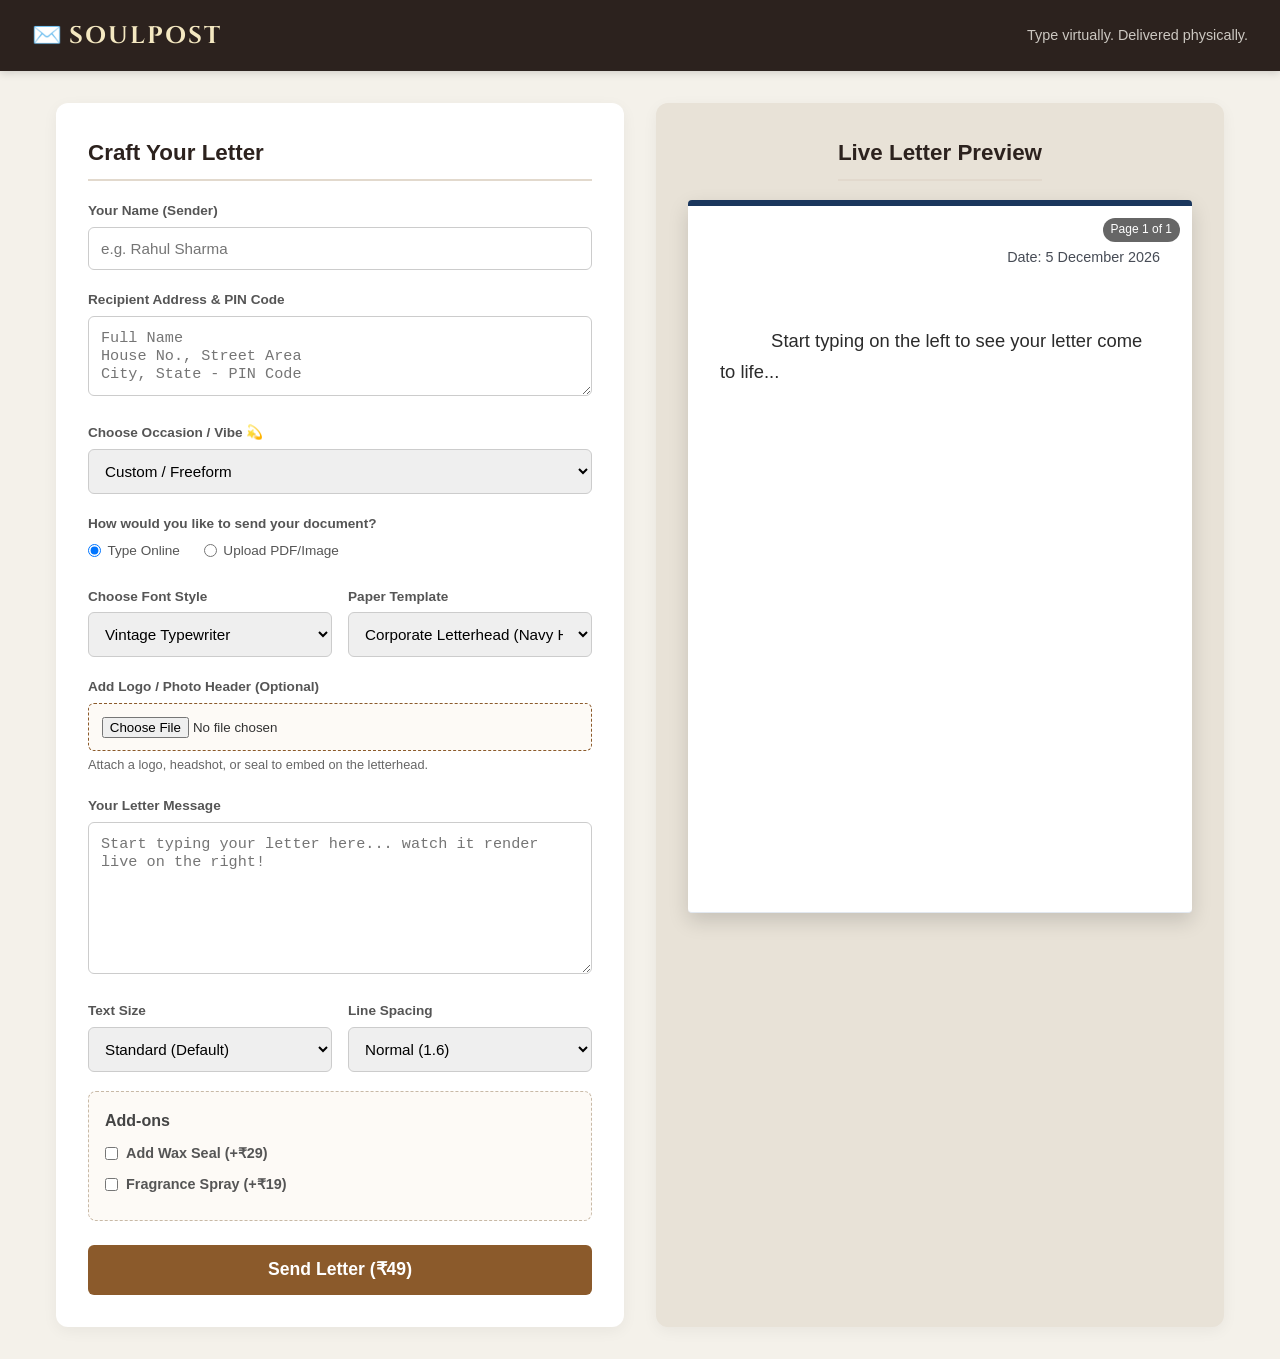
==== index.html @ c0e42a64 "Update index.html" ====
<!DOCTYPE html>
<html lang="en">
<head>
  <meta charset="UTF-8" />
  <meta name="viewport" content="width=device-width, initial-scale=1.0" />
  <title>SOULPOST - Send Physical Letters Online</title>
  
  <link rel="stylesheet" href="style.css" />
  
  <!-- Enhanced Google Fonts -->
  <link rel="preconnect" href="https://fonts.googleapis.com">
  <link rel="preconnect" href="https://fonts.gstatic.com" crossorigin>
  <link href="https://fonts.googleapis.com/css2?family=Alex+Brush&family=Caveat:wght@500&family=Cinzel:wght@500;700&family=Courier+Prime&family=Great+Vibes&family=Homemade+Apple&family=Marck+Script&family=Playfair+Display:ital,wght@0,400;0,700;1,400&family=Special+Elite&display=swap" rel="stylesheet">
  
  <!-- Razorpay Checkout SDK -->
  <script src="https://checkout.razorpay.com/v1/checkout.js"></script>
</head>
<body>

  <header class="navbar">
    <div class="logo">✉️ <span>SOULPOST</span></div>
    <div class="tagline">Type virtually. Delivered physically.</div>
  </header>

  <main class="app-container">
    
    <!-- LEFT PANEL: Form Controls -->
    <section class="control-panel">
      <h2>Craft Your Letter</h2>
      
      <form id="letterForm">
        <!-- Address Details -->
        <div class="form-group">
          <label for="senderName">Your Name (Sender)</label>
          <input type="text" id="senderName" placeholder="e.g. Rahul Sharma" required />
        </div>

        <div class="form-group">
          <label for="recipientDetails">Recipient Address & PIN Code</label>
          <textarea id="recipientDetails" rows="3" placeholder="Full Name&#10;House No., Street Area&#10;City, State - PIN Code" required></textarea>
        </div>

        <!-- Occasion / Emotion Selector -->
        <div class="form-group">
          <label for="emotionSelect">Choose Occasion / Vibe 💫</label>
          <select id="emotionSelect">
            <option value="custom" selected>Custom / Freeform</option>
            <option value="love">❤️ Love & Romance (Warm & Delicate)</option>
            <option value="apology">🥺 Heartfelt Apology (Personal Handwriting)</option>
            <option value="birthday">🎉 Birthday & Celebration (Vibrant & Cheerful)</option>
            <option value="vintage">📜 Vintage Nostalgia (Old-world Typewriter)</option>
            <option value="official">💼 Corporate / Official (Clean & Professional)</option>
          </select>
        </div>

        <!-- Choice Switcher: Type or Upload -->
        <div class="form-group">
          <label>How would you like to send your document?</label>
          <div class="radio-group">
            <label><input type="radio" name="docType" value="type" checked> Type Online</label>
            <label><input type="radio" name="docType" value="upload"> Upload PDF/Image</label>
          </div>
        </div>

        <!-- Customization Options -->
        <div class="form-row">
          <div class="form-group">
            <label for="fontSelect">Choose Font Style</label>
            <select id="fontSelect">
              <option value="'Special Elite', monospace">Vintage Typewriter</option>
              <option value="'Courier Prime', monospace">Classic Courier</option>
              <option value="'Homemade Apple', cursive">Raw Ink Handwriting</option>
              <option value="'Caveat', cursive">Casual Note</option>
              <option value="'Marck Script', cursive">Romantic Cursive</option>
              <option value="'Great Vibes', cursive">Classic Calligraphy</option>
              <option value="'Alex Brush', cursive">Graceful Script</option>
              <option value="'Cinzel', serif">Royal Empire (Serif)</option>
              <option value="'Playfair Display', serif">Editorial Luxury</option>
            </select>
          </div>

          <div class="form-group">
            <label for="paperSelect">Paper Template</label>
            <select id="paperSelect">
              <!-- Professional Templates -->
              <option value="corp-letterhead">Corporate Letterhead (Navy Header)</option>
              <option value="exec-minimal">Executive Minimalist (Gray Border)</option>
              <option value="modern-sidebar">Modern Professional (Accent Border)</option>
              <option value="cert-formal">Formal Certificate / Award</option>
              <!-- Emotional & Creative Templates -->
              <option value="official-a4">Official Business (Clean White)</option>
              <option value="executive-cream">Executive Cream (Formal)</option>
              <option value="parchment">Antique Parchment</option>
              <option value="kraft">Recycled Kraft Paper</option>
              <option value="rose">Rose Romance</option>
              <option value="midnight">Midnight Gold (Dark Mode)</option>
            </select>
          </div>
        </div>

        <!-- Logo / Header Photo Upload -->
        <div class="form-group">
          <label for="headerImageFile">Add Logo / Photo Header (Optional)</label>
          <input type="file" id="headerImageFile" accept="image/png, image/jpeg, image/webp" />
          <small style="color: #666; font-size: 0.8rem; display: block; margin-top: 4px;">Attach a logo, headshot, or seal to embed on the letterhead.</small>
        </div>

        <!-- Letter Body Text Area -->
        <div class="form-group" id="letterTextGroup">
          <label for="letterText">Your Letter Message</label>
          <textarea id="letterText" rows="7" placeholder="Start typing your letter here... watch it render live on the right!"></textarea>
        </div>

        <!-- File Upload Input (Hidden by default) -->
        <div class="form-group hidden" id="uploadGroup">
          <label for="documentFile">Upload PDF or Document (Max 10MB)</label>
          <input type="file" id="documentFile" accept=".pdf,.doc,.docx,.png,.jpg,.jpeg" />
          <small style="color: #666; font-size: 0.8rem; display: block; margin-top: 4px;">Supported formats: PDF, DOCX, PNG, JPG</small>
        </div>

        <!-- Text Layout & Page Spacing Controls -->
        <div class="form-row">
          <div class="form-group">
            <label for="fontSizeSelect">Text Size</label>
            <select id="fontSizeSelect">
              <option value="0.95rem">Compact (Squeeze more text)</option>
              <option value="1.1rem" selected>Standard (Default)</option>
              <option value="1.25rem">Large (Shorter notes)</option>
            </select>
          </div>

          <div class="form-group">
            <label for="lineHeightSelect">Line Spacing</label>
            <select id="lineHeightSelect">
              <option value="1.3">Tight (1.3)</option>
              <option value="1.6" selected>Normal (1.6)</option>
              <option value="1.9">Relaxed (1.9)</option>
            </select>
          </div>
        </div>

        <!-- Add-ons -->
        <div class="addons-section">
          <h3>Add-ons</h3>
          <label class="checkbox-container">
            <input type="checkbox" id="waxSeal" />
            <span>Add Wax Seal (+₹29)</span>
          </label>
          <label class="checkbox-container">
            <input type="checkbox" id="scented" />
            <span>Fragrance Spray (+₹19)</span>
          </label>
        </div>

        <!-- Checkout Button -->
        <button type="submit" id="checkoutBtn" class="btn-primary">
          Send Letter (₹<span id="totalPrice">49</span>)
        </button>
      </form>
    </section>

    <!-- RIGHT PANEL: Live A4 Preview -->
    <section class="preview-panel">
      <h2>Live Letter Preview</h2>
      
      <div class="paper-container official-a4" id="paperPreview">
        <div class="preview-logo-container"></div>
        <div class="letter-header">
          <div class="date" id="previewDate">Date: </div>
        </div>
        
        <div class="letter-body" id="previewBody">
          Start typing on the left to see your letter come to life...
        </div>
        
        <div class="letter-footer">
          <div class="signature" id="previewSignature"></div>
          <div id="previewWaxSeal" class="wax-seal-graphic hidden">Stamped</div>
        </div>
      </div>
    </section>

  </main>

  <script src="script.js"></script>
</body>
</html>
---- style.css ----
/* Reset & Base Styles */
* {
  box-sizing: border-box;
  margin: 0;
  padding: 0;
}

body {
  font-family: 'Segoe UI', Tahoma, Geneva, Verdana, sans-serif;
  background-color: #f4f1ea;
  color: #333;
  line-height: 1.6;
}

/* Navbar */
.navbar {
  display: flex;
  justify-content: space-between;
  align-items: center;
  padding: 1rem 2rem;
  background-color: #2c221e;
  color: #f4f1ea;
  box-shadow: 0 2px 8px rgba(0,0,0,0.15);
}

.logo {
  font-size: 1.5rem;
  font-weight: bold;
}

.tagline {
  font-size: 0.9rem;
  opacity: 0.8;
}

/* App Layout */
.app-container {
  display: flex;
  flex-wrap: wrap;
  max-width: 1200px;
  margin: 2rem auto;
  gap: 2rem;
  padding: 0 1rem;
}

/* Panels */
.control-panel, .preview-panel {
  flex: 1 1 450px;
  background: #ffffff;
  padding: 2rem;
  border-radius: 12px;
  box-shadow: 0 4px 15px rgba(0, 0, 0, 0.05);
}

h2 {
  margin-bottom: 1.2rem;
  color: #2c221e;
  font-size: 1.4rem;
  border-bottom: 2px solid #e2d9cd;
  padding-bottom: 0.5rem;
}

/* Form Controls */
.form-group {
  margin-bottom: 1.2rem;
}

.form-row {
  display: flex;
  gap: 1rem;
}

.form-row .form-group {
  flex: 1;
}

label {
  display: block;
  font-weight: 600;
  font-size: 0.85rem;
  margin-bottom: 0.3rem;
  color: #555;
}

input[type="text"],
textarea,
select {
  width: 100%;
  padding: 0.75rem;
  border: 1px solid #ccc;
  border-radius: 6px;
  font-size: 0.95rem;
  transition: border-color 0.2s;
}

input[type="text"]:focus,
textarea:focus,
select:focus {
  outline: none;
  border-color: #8b5a2b;
}

textarea {
  resize: vertical;
}

/* Add-ons Section */
.addons-section {
  background: #fdfaf6;
  padding: 1rem;
  border-radius: 8px;
  border: 1px dashed #c8b9a6;
  margin-bottom: 1.5rem;
}

.addons-section h3 {
  font-size: 1rem;
  margin-bottom: 0.5rem;
  color: #444;
}

.checkbox-container {
  display: flex;
  align-items: center;
  gap: 0.5rem;
  margin-bottom: 0.5rem;
  font-size: 0.9rem;
  cursor: pointer;
}

.checkbox-container input {
  cursor: pointer;
}

/* Primary Button */
.btn-primary {
  width: 100%;
  padding: 0.9rem;
  background-color: #8b5a2b;
  color: white;
  border: none;
  border-radius: 6px;
  font-size: 1.1rem;
  font-weight: bold;
  cursor: pointer;
  transition: background-color 0.2s;
}

.btn-primary:hover {
  background-color: #6e451f;
}

/* Live Paper Preview Panel */
.preview-panel {
  display: flex;
  flex-direction: column;
  align-items: center; /* Centers the A4 sheet inside the preview pane */
  background: #e8e2d7;
  padding: 2rem;
  overflow-y: auto;
}

/* Exact A4 Ratio Container */
.paper-container {
  width: 100%;
  max-width: 595px;          /* Standard A4 pixel width at 72 DPI */
  aspect-ratio: 1 / 1.4142;  /* Strict ISO A4 Proportion (210mm x 297mm) */
  padding: 3.5rem 3rem;       /* Professional standard margins */
  border-radius: 2px;
  box-shadow: 0 10px 25px rgba(0, 0, 0, 0.18);
  position: relative;
  display: flex;
  flex-direction: column;
  justify-content: space-between;
  transition: all 0.3s ease;
  overflow: hidden;
}

/* Adjusted Font Sizes for A4 Proportion */
.letter-header {
  text-align: right;
  font-size: 0.95rem;
  margin-bottom: 2rem;
  opacity: 0.85;
}

.letter-body {
  flex-grow: 1;
  font-size: 1.1rem;
  line-height: 1.7;
  white-space: pre-wrap;
  word-wrap: break-word;
  color: #2b2b2b;
}

.letter-footer {
  display: flex;
  justify-content: space-between;
  align-items: flex-end;
  margin-top: 2rem;
}

.signature {
  font-size: 1.25rem;
  font-weight: bold;
}
.paper-container {
  min-height: 450px;
  padding: 2.5rem 2rem;
  border-radius: 4px;
  box-shadow: 0 8px 20px rgba(0, 0, 0, 0.15);
  position: relative;
  display: flex;
  flex-direction: column;
  justify-content: space-between;
  transition: all 0.3s ease;
}

/* Paper Theme Options */
.paper-container.parchment {
  background-color: #f4e8c1;
  background-image: radial-gradient(#e0cf9b 10%, transparent 11%);
  background-size: 12px 12px;
  border: 1px solid #d4c28d;
}

.paper-container.classic {
  background-color: #fffdd0;
  border: 1px solid #eee8aa;
}

.paper-container.pure-white {
  background-color: #ffffff;
  border: 1px solid #e0e0e0;
}

/* Paper Contents */
.letter-header {
  text-align: right;
  font-size: 0.9rem;
  margin-bottom: 1.5rem;
  opacity: 0.8;
}

.letter-body {
  flex-grow: 1;
  font-size: 1.15rem;
  white-space: pre-wrap;
  word-wrap: break-word;
  color: #2b2b2b;
}

.letter-footer {
  display: flex;
  justify-content: space-between;
  align-items: flex-end;
  margin-top: 2rem;
}

.signature {
  font-size: 1.2rem;
  font-weight: bold;
}

/* Wax Seal Graphic Badge */
.wax-seal-graphic {
  width: 60px;
  height: 60px;
  background-color: #8b0000;
  color: #f4e8c1;
  border-radius: 50%;
  display: flex;
  align-items: center;
  justify-content: center;
  font-size: 0.7rem;
  text-transform: uppercase;
  font-weight: bold;
  letter-spacing: 1px;
  box-shadow: inset 0 0 8px rgba(0,0,0,0.5), 2px 4px 6px rgba(0,0,0,0.3);
  border: 2px dashed #a52a2a;
  transform: rotate(-12deg);
}

.hidden {
  display: none !important;
}

/* Responsive */
@media (max-width: 768px) {
  .app-container {
    flex-direction: column;
  }
}
/* =============================================================
   PART 5: PRINT STYLESHEET (Ctrl + P Optimization)
   ============================================================= */

@media print {
  /* 1. Hide all website UI controls and background elements */
  .navbar,
  .control-panel,
  h2,
  .wax-seal-graphic {
    display: none !important;
  }

  /* 2. Reset page background and layout */
  body {
    background: #ffffff !important;
    color: #000000 !important;
    padding: 0;
    margin: 0;
  }

  .app-container {
    display: block;
    max-width: 100%;
    margin: 0;
    padding: 0;
  }

  .preview-panel {
    background: none !important;
    padding: 0 !important;
    box-shadow: none !important;
  }

  /* 3. Standardize letter page to full A4 dimensions */
  .paper-container {
    width: 100%;
    min-height: 100vh;
    padding: 2.5cm 2cm !important; /* Standard 1-inch printable margins */
    box-shadow: none !important;
    border: none !important;
    background: transparent !important; /* Uses physical stationery paper texture */
  }

  .letter-body {
    font-size: 14pt; /* Optimal physical print typography size */
    line-height: 1.6;
    color: #111111 !important;
  }

  .letter-header,
  .signature {
    color: #111111 !important;
  }
}
/* =============================================================
   NEW AESTHETIC PAPER TEMPLATES
   ============================================================= */

/* 1. Vintage Kraft Paper */
.paper-container.kraft {
  background-color: #d1b280;
  background-image: radial-gradient(#b89865 15%, transparent 16%);
  background-size: 10px 10px;
  border: 1px solid #aa8957;
  color: #2b1d0c;
}

/* 2. Rose Romance (Soft Blush Pink) */
.paper-container.rose {
  background-color: #fdf0f2;
  background-image: radial-gradient(#f7d3d9 20%, transparent 20%);
  background-size: 16px 16px;
  border: 1px solid #f2bdc6;
  color: #4a2c33;
}

/* 3. Midnight Gold (Dark Luxury Edition) */
.paper-container.midnight {
  background-color: #1a1e29;
  border: 1px solid #333a4d;
  color: #e5c158; /* Warm Gold Text */
}

.paper-container.midnight .letter-body,
.paper-container.midnight .letter-header,
.paper-container.midnight .signature {
  color: #e5c158 !important;
  text-shadow: 0 0 1px rgba(229, 193, 88, 0.3);
}

.paper-container.midnight .wax-seal-graphic {
  background-color: #d4af37; /* Gold Seal for Midnight Theme */
  color: #1a1e29;
  border-color: #b8860b;
}
/* Official Business A4 Template */
.paper-container.official-a4 {
  background-color: #ffffff;
  border-top: 6px solid #1a365d; /* Elegant navy accent bar on top */
  border-bottom: 1px solid #e2e8f0;
  color: #1a202c;
}

/* Executive Cream Formal Template */
.paper-container.executive-cream {
  background-color: #faf8f5;
  border-top: 6px solid #744210; /* Warm bronze accent bar on top */
  border-bottom: 1px solid #ebdccb;
  color: #2d3748;
}
/* Radio Choice Switcher */
.radio-group {
  display: flex;
  gap: 1.5rem;
  margin-top: 0.3rem;
  margin-bottom: 0.5rem;
}

.radio-group label {
  display: flex;
  align-items: center;
  gap: 0.4rem;
  font-weight: normal;
  cursor: pointer;
}

/* File Upload Field Styling */
input[type="file"] {
  background: #fdfaf6;
  border: 1px dashed #8b5a2b;
  padding: 0.8rem;
  border-radius: 6px;
  cursor: pointer;
  width: 100%;
}/* =============================================================
   PART 9: MULTI-PAGE & OVERFLOW CONTROLS
   ============================================================= */

/* Dynamic Page Overflow Indicator in Preview */
.paper-container {
  overflow-y: auto; /* Allows smooth scrolling if letter exceeds 1 page */
  scroll-behavior: smooth;
}

/* Visual Multi-Page Indicator Badge */
.page-count-badge {
  position: absolute;
  top: 12px;
  right: 12px;
  background: rgba(0, 0, 0, 0.6);
  color: #fff;
  padding: 2px 8px;
  border-radius: 12px;
  font-size: 0.75rem;
  font-family: sans-serif;
  pointer-events: none;
}

/* Ensure clean page breaks when printing via Ctrl + P */
@media print {
  .paper-container {
    overflow: visible !important;
    height: auto !important;
  }

  .letter-body {
    page-break-inside: auto;
  }

  /* Force page breaks cleanly at paragraph ends if letter goes to page 2 */
  p, div {
    page-break-inside: avoid;
  }

  .page-count-badge {
    display: none !important;
  }
}.logo span {
  font-family: 'Cinzel', serif;
  letter-spacing: 2px;
  font-weight: 700;
  color: #f4e8c1; /* Soft vintage gold text */
}

input[type="file"]:hover {
  background: #f5eedf;
}
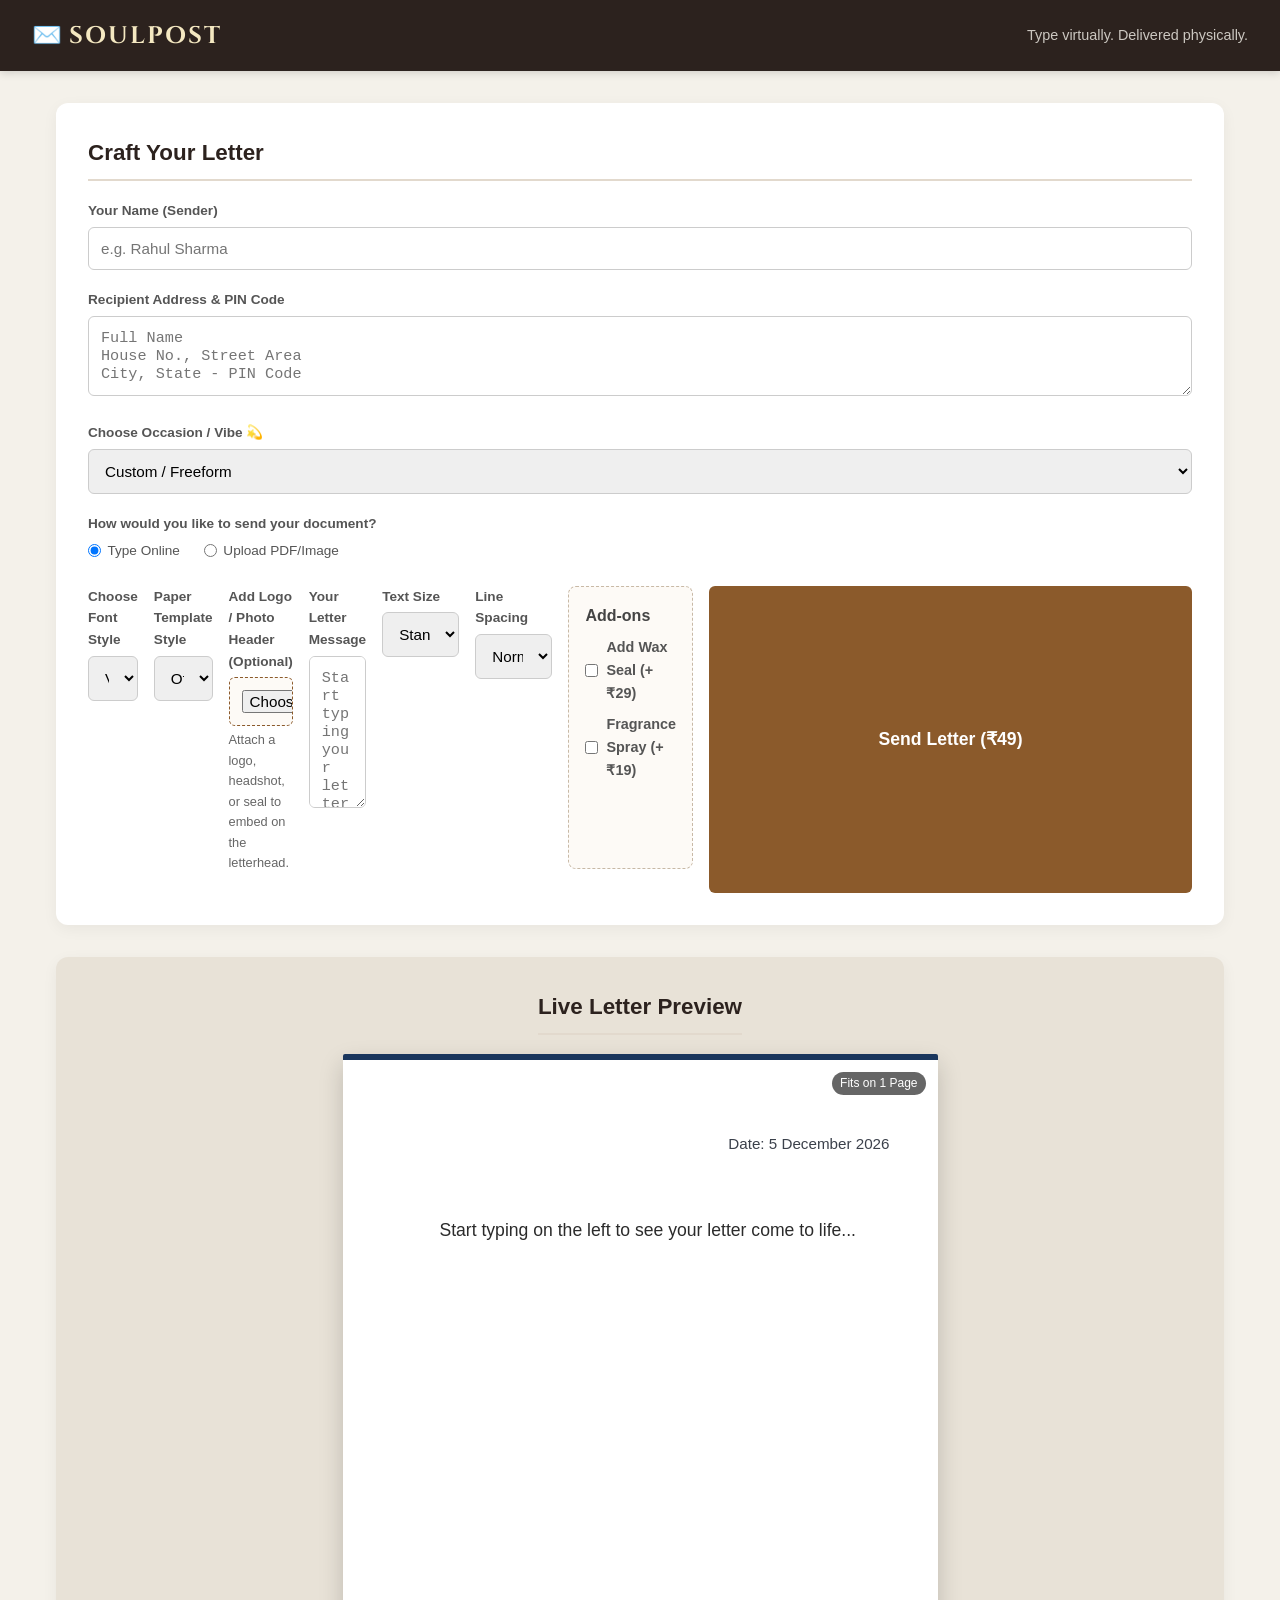
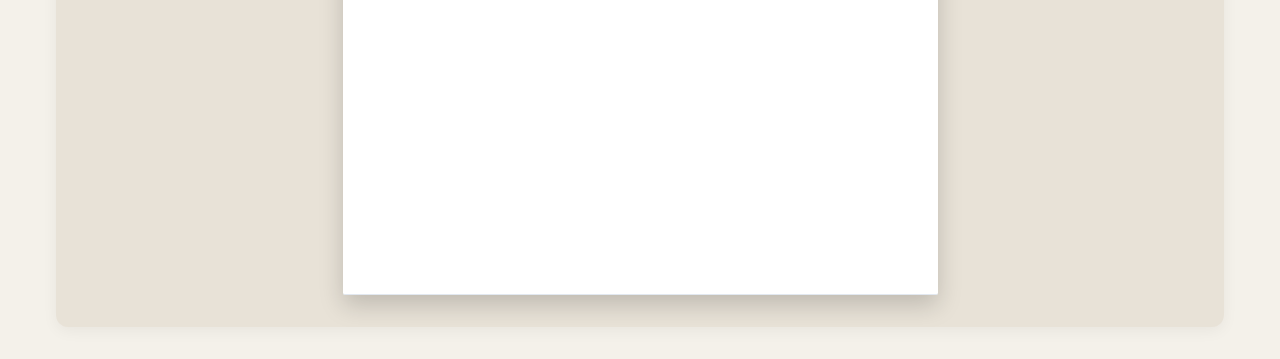
==== commit 1b21c662: "Update index.html" ====
--- a/index.html
+++ b/index.html
@@ -40,18 +40,32 @@
           <textarea id="recipientDetails" rows="3" placeholder="Full Name&#10;House No., Street Area&#10;City, State - PIN Code" required></textarea>
         </div>
 
-        <!-- Occasion / Emotion Selector -->
-        <div class="form-group">
-          <label for="emotionSelect">Choose Occasion / Vibe 💫</label>
-          <select id="emotionSelect">
-            <option value="custom" selected>Custom / Freeform</option>
-            <option value="love">❤️ Love & Romance (Warm & Delicate)</option>
-            <option value="apology">🥺 Heartfelt Apology (Personal Handwriting)</option>
-            <option value="birthday">🎉 Birthday & Celebration (Vibrant & Cheerful)</option>
-            <option value="vintage">📜 Vintage Nostalgia (Old-world Typewriter)</option>
-            <option value="official">💼 Corporate / Official (Clean & Professional)</option>
-          </select>
-        </div>
+      <!-- Occasion / Emotion Selector -->
+<div class="form-group">
+  <label for="emotionSelect">Choose Occasion / Vibe 💫</label>
+  <select id="emotionSelect">
+    <option value="custom" selected>Custom / Freeform</option>
+
+    <!-- Basic Occasions -->
+    <optgroup label="Free Templates">
+      <option value="love">❤️ Love & Romance (Warm & Delicate)</option>
+      <option value="apology">🥺 Heartfelt Apology (Personal)</option>
+      <option value="birthday">🎉 Birthday & Celebration (Cheerful)</option>
+      <option value="vintage">📜 Vintage Nostalgia (Typewriter)</option>
+      <option value="official">💼 Formal Business (Clean)</option>
+    </optgroup>
+
+    <!-- Premium Occasions -->
+    <optgroup label="⭐ Premium Templates (+₹20)">
+      <option value="grief">🕊️ Sympathy & Condolences (Somber Silver)</option>
+      <option value="farewell">✈️ Long Distance / Farewell (Travel Map)</option>
+      <option value="milestone">🎓 Graduation & Achievement (Gold Leaf)</option>
+      <option value="confession">💌 Secret Admirer / Deep Confession (Midnight Velvet)</option>
+      <option value="poetry">📜 Classic Poetry / Ode (Vintage Quill)</option>
+      <option value="executive_gold">👑 CEO Executive Letterhead (Royal Crest)</option>
+    </optgroup>
+  </select>
+</div>
 
         <!-- Choice Switcher: Type or Upload -->
         <div class="form-group">
@@ -79,24 +93,29 @@
             </select>
           </div>
 
-          <div class="form-group">
-            <label for="paperSelect">Paper Template</label>
-            <select id="paperSelect">
-              <!-- Professional Templates -->
-              <option value="corp-letterhead">Corporate Letterhead (Navy Header)</option>
-              <option value="exec-minimal">Executive Minimalist (Gray Border)</option>
-              <option value="modern-sidebar">Modern Professional (Accent Border)</option>
-              <option value="cert-formal">Formal Certificate / Award</option>
-              <!-- Emotional & Creative Templates -->
-              <option value="official-a4">Official Business (Clean White)</option>
-              <option value="executive-cream">Executive Cream (Formal)</option>
-              <option value="parchment">Antique Parchment</option>
-              <option value="kraft">Recycled Kraft Paper</option>
-              <option value="rose">Rose Romance</option>
-              <option value="midnight">Midnight Gold (Dark Mode)</option>
-            </select>
-          </div>
-        </div>
+         <!-- Paper Template Switcher -->
+<div class="form-group">
+  <label for="paperSelect">Paper Template Style</label>
+  <select id="paperSelect">
+    <optgroup label="Standard Papers (Free)">
+      <option value="official-a4">Official Business (Clean White)</option>
+      <option value="executive-cream">Executive Cream</option>
+      <option value="parchment">Antique Parchment</option>
+      <option value="kraft">Recycled Kraft Paper</option>
+      <option value="rose">Rose Romance</option>
+      <option value="midnight">Midnight Gold</option>
+    </optgroup>
+
+    <optgroup label="⭐ Premium Papers (+₹20)">
+      <option value="sympathy-silver">🕊️ Sympathy Silver Border (Somber)</option>
+      <option value="gold-royal-crest">👑 Royal Gold Crest Letterhead</option>
+      <option value="vintage-aged">📜 Aged 1800s Handcrafted Parchment</option>
+      <option value="velvet-rose">🌹 Pressed Floral Velvet</option>
+      <option value="minimalist-black-label">🖤 Minimalist Noir Luxury</option>
+      <option value="celebration-confetti">🎉 Celebration Gold Dust</option>
+    </optgroup>
+  </select>
+</div>
 
         <!-- Logo / Header Photo Upload -->
         <div class="form-group">
--- a/style.css
+++ b/style.css
@@ -26,6 +26,13 @@
 .logo {
   font-size: 1.5rem;
   font-weight: bold;
+}
+
+.logo span {
+  font-family: 'Cinzel', serif;
+  letter-spacing: 2px;
+  font-weight: 700;
+  color: #f4e8c1;
 }
 
 .tagline {
@@ -83,6 +90,7 @@
 }
 
 input[type="text"],
+input[type="file"],
 textarea,
 select {
   width: 100%;
@@ -93,6 +101,12 @@
   transition: border-color 0.2s;
 }
 
+input[type="file"] {
+  background: #fdfaf6;
+  border: 1px dashed #8b5a2b;
+  cursor: pointer;
+}
+
 input[type="text"]:focus,
 textarea:focus,
 select:focus {
@@ -102,6 +116,22 @@
 
 textarea {
   resize: vertical;
+}
+
+/* Radio Choice Switcher */
+.radio-group {
+  display: flex;
+  gap: 1.5rem;
+  margin-top: 0.3rem;
+  margin-bottom: 0.5rem;
+}
+
+.radio-group label {
+  display: flex;
+  align-items: center;
+  gap: 0.4rem;
+  font-weight: normal;
+  cursor: pointer;
 }
 
 /* Add-ons Section */
@@ -128,11 +158,6 @@
   cursor: pointer;
 }
 
-.checkbox-container input {
-  cursor: pointer;
-}
-
-/* Primary Button */
 .btn-primary {
   width: 100%;
   padding: 0.9rem;
@@ -154,7 +179,7 @@
 .preview-panel {
   display: flex;
   flex-direction: column;
-  align-items: center; /* Centers the A4 sheet inside the preview pane */
+  align-items: center;
   background: #e8e2d7;
   padding: 2rem;
   overflow-y: auto;
@@ -163,9 +188,9 @@
 /* Exact A4 Ratio Container */
 .paper-container {
   width: 100%;
-  max-width: 595px;          /* Standard A4 pixel width at 72 DPI */
-  aspect-ratio: 1 / 1.4142;  /* Strict ISO A4 Proportion (210mm x 297mm) */
-  padding: 3.5rem 3rem;       /* Professional standard margins */
+  max-width: 595px;
+  aspect-ratio: 1 / 1.4142;
+  padding: 3.5rem 3rem;
   border-radius: 2px;
   box-shadow: 0 10px 25px rgba(0, 0, 0, 0.18);
   position: relative;
@@ -173,10 +198,109 @@
   flex-direction: column;
   justify-content: space-between;
   transition: all 0.3s ease;
-  overflow: hidden;
-}
-
-/* Adjusted Font Sizes for A4 Proportion */
+  overflow-y: auto;
+}
+
+/* Header Image / Logo Box */
+.preview-logo-container {
+  max-width: 120px;
+  max-height: 70px;
+  margin-bottom: 1rem;
+  display: flex;
+  align-items: center;
+}
+
+.preview-logo-container img {
+  max-width: 100%;
+  max-height: 100%;
+  object-fit: contain;
+  border-radius: 4px;
+}
+
+/* Paper Templates */
+.paper-container.parchment {
+  background-color: #f4e8c1;
+  background-image: radial-gradient(#e0cf9b 10%, transparent 11%);
+  background-size: 12px 12px;
+  border: 1px solid #d4c28d;
+}
+
+.paper-container.kraft {
+  background-color: #d1b280;
+  background-image: radial-gradient(#b89865 15%, transparent 16%);
+  background-size: 10px 10px;
+  border: 1px solid #aa8957;
+  color: #2b1d0c;
+}
+
+.paper-container.rose {
+  background-color: #fdf0f2;
+  background-image: radial-gradient(#f7d3d9 20%, transparent 20%);
+  background-size: 16px 16px;
+  border: 1px solid #f2bdc6;
+  color: #4a2c33;
+}
+
+.paper-container.midnight {
+  background-color: #1a1e29;
+  border: 1px solid #333a4d;
+  color: #e5c158;
+}
+
+.paper-container.midnight .letter-body,
+.paper-container.midnight .letter-header,
+.paper-container.midnight .signature {
+  color: #e5c158 !important;
+}
+
+.paper-container.official-a4 {
+  background-color: #ffffff;
+  border-top: 6px solid #1a365d;
+  border-bottom: 1px solid #e2e8f0;
+  color: #1a202c;
+}
+
+.paper-container.executive-cream {
+  background-color: #faf8f5;
+  border-top: 6px solid #744210;
+  border-bottom: 1px solid #ebdccb;
+  color: #2d3748;
+}
+
+/* Professional Templates */
+.paper-container.corp-letterhead {
+  background-color: #ffffff;
+  border-top: 8px solid #0f2b48;
+  border-bottom: 3px solid #0f2b48;
+  color: #1f2937;
+}
+
+.paper-container.exec-minimal {
+  background-color: #ffffff;
+  border-left: 6px solid #4b5563;
+  color: #111827;
+}
+
+.paper-container.modern-sidebar {
+  background-color: #fafafa;
+  border-top: 5px solid #2563eb;
+  border-left: 5px solid #2563eb;
+  color: #1e293b;
+}
+
+.paper-container.cert-formal {
+  background-color: #fffdfa;
+  border: 12px double #b45309;
+  padding: 3rem !important;
+  color: #78350f;
+  text-align: center;
+}
+
+.paper-container.cert-formal .letter-header {
+  text-align: center;
+}
+
+/* Paper Contents */
 .letter-header {
   text-align: right;
   font-size: 0.95rem;
@@ -187,7 +311,7 @@
 .letter-body {
   flex-grow: 1;
   font-size: 1.1rem;
-  line-height: 1.7;
+  line-height: 1.6;
   white-space: pre-wrap;
   word-wrap: break-word;
   color: #2b2b2b;
@@ -204,65 +328,8 @@
   font-size: 1.25rem;
   font-weight: bold;
 }
-.paper-container {
-  min-height: 450px;
-  padding: 2.5rem 2rem;
-  border-radius: 4px;
-  box-shadow: 0 8px 20px rgba(0, 0, 0, 0.15);
-  position: relative;
-  display: flex;
-  flex-direction: column;
-  justify-content: space-between;
-  transition: all 0.3s ease;
-}
-
-/* Paper Theme Options */
-.paper-container.parchment {
-  background-color: #f4e8c1;
-  background-image: radial-gradient(#e0cf9b 10%, transparent 11%);
-  background-size: 12px 12px;
-  border: 1px solid #d4c28d;
-}
-
-.paper-container.classic {
-  background-color: #fffdd0;
-  border: 1px solid #eee8aa;
-}
-
-.paper-container.pure-white {
-  background-color: #ffffff;
-  border: 1px solid #e0e0e0;
-}
-
-/* Paper Contents */
-.letter-header {
-  text-align: right;
-  font-size: 0.9rem;
-  margin-bottom: 1.5rem;
-  opacity: 0.8;
-}
-
-.letter-body {
-  flex-grow: 1;
-  font-size: 1.15rem;
-  white-space: pre-wrap;
-  word-wrap: break-word;
-  color: #2b2b2b;
-}
-
-.letter-footer {
-  display: flex;
-  justify-content: space-between;
-  align-items: flex-end;
-  margin-top: 2rem;
-}
-
-.signature {
-  font-size: 1.2rem;
-  font-weight: bold;
-}
-
-/* Wax Seal Graphic Badge */
+
+/* Wax Seal Graphic */
 .wax-seal-graphic {
   width: 60px;
   height: 60px;
@@ -281,162 +348,7 @@
   transform: rotate(-12deg);
 }
 
-.hidden {
-  display: none !important;
-}
-
-/* Responsive */
-@media (max-width: 768px) {
-  .app-container {
-    flex-direction: column;
-  }
-}
-/* =============================================================
-   PART 5: PRINT STYLESHEET (Ctrl + P Optimization)
-   ============================================================= */
-
-@media print {
-  /* 1. Hide all website UI controls and background elements */
-  .navbar,
-  .control-panel,
-  h2,
-  .wax-seal-graphic {
-    display: none !important;
-  }
-
-  /* 2. Reset page background and layout */
-  body {
-    background: #ffffff !important;
-    color: #000000 !important;
-    padding: 0;
-    margin: 0;
-  }
-
-  .app-container {
-    display: block;
-    max-width: 100%;
-    margin: 0;
-    padding: 0;
-  }
-
-  .preview-panel {
-    background: none !important;
-    padding: 0 !important;
-    box-shadow: none !important;
-  }
-
-  /* 3. Standardize letter page to full A4 dimensions */
-  .paper-container {
-    width: 100%;
-    min-height: 100vh;
-    padding: 2.5cm 2cm !important; /* Standard 1-inch printable margins */
-    box-shadow: none !important;
-    border: none !important;
-    background: transparent !important; /* Uses physical stationery paper texture */
-  }
-
-  .letter-body {
-    font-size: 14pt; /* Optimal physical print typography size */
-    line-height: 1.6;
-    color: #111111 !important;
-  }
-
-  .letter-header,
-  .signature {
-    color: #111111 !important;
-  }
-}
-/* =============================================================
-   NEW AESTHETIC PAPER TEMPLATES
-   ============================================================= */
-
-/* 1. Vintage Kraft Paper */
-.paper-container.kraft {
-  background-color: #d1b280;
-  background-image: radial-gradient(#b89865 15%, transparent 16%);
-  background-size: 10px 10px;
-  border: 1px solid #aa8957;
-  color: #2b1d0c;
-}
-
-/* 2. Rose Romance (Soft Blush Pink) */
-.paper-container.rose {
-  background-color: #fdf0f2;
-  background-image: radial-gradient(#f7d3d9 20%, transparent 20%);
-  background-size: 16px 16px;
-  border: 1px solid #f2bdc6;
-  color: #4a2c33;
-}
-
-/* 3. Midnight Gold (Dark Luxury Edition) */
-.paper-container.midnight {
-  background-color: #1a1e29;
-  border: 1px solid #333a4d;
-  color: #e5c158; /* Warm Gold Text */
-}
-
-.paper-container.midnight .letter-body,
-.paper-container.midnight .letter-header,
-.paper-container.midnight .signature {
-  color: #e5c158 !important;
-  text-shadow: 0 0 1px rgba(229, 193, 88, 0.3);
-}
-
-.paper-container.midnight .wax-seal-graphic {
-  background-color: #d4af37; /* Gold Seal for Midnight Theme */
-  color: #1a1e29;
-  border-color: #b8860b;
-}
-/* Official Business A4 Template */
-.paper-container.official-a4 {
-  background-color: #ffffff;
-  border-top: 6px solid #1a365d; /* Elegant navy accent bar on top */
-  border-bottom: 1px solid #e2e8f0;
-  color: #1a202c;
-}
-
-/* Executive Cream Formal Template */
-.paper-container.executive-cream {
-  background-color: #faf8f5;
-  border-top: 6px solid #744210; /* Warm bronze accent bar on top */
-  border-bottom: 1px solid #ebdccb;
-  color: #2d3748;
-}
-/* Radio Choice Switcher */
-.radio-group {
-  display: flex;
-  gap: 1.5rem;
-  margin-top: 0.3rem;
-  margin-bottom: 0.5rem;
-}
-
-.radio-group label {
-  display: flex;
-  align-items: center;
-  gap: 0.4rem;
-  font-weight: normal;
-  cursor: pointer;
-}
-
-/* File Upload Field Styling */
-input[type="file"] {
-  background: #fdfaf6;
-  border: 1px dashed #8b5a2b;
-  padding: 0.8rem;
-  border-radius: 6px;
-  cursor: pointer;
-  width: 100%;
-}/* =============================================================
-   PART 9: MULTI-PAGE & OVERFLOW CONTROLS
-   ============================================================= */
-
-/* Dynamic Page Overflow Indicator in Preview */
-.paper-container {
-  overflow-y: auto; /* Allows smooth scrolling if letter exceeds 1 page */
-  scroll-behavior: smooth;
-}
-
-/* Visual Multi-Page Indicator Badge */
+/* Page Overflow Badge */
 .page-count-badge {
   position: absolute;
   top: 12px;
@@ -446,36 +358,29 @@
   padding: 2px 8px;
   border-radius: 12px;
   font-size: 0.75rem;
-  font-family: sans-serif;
   pointer-events: none;
 }
 
-/* Ensure clean page breaks when printing via Ctrl + P */
+.hidden {
+  display: none !important;
+}
+
+/* Print Optimization */
 @media print {
-  .paper-container {
-    overflow: visible !important;
-    height: auto !important;
-  }
-
-  .letter-body {
-    page-break-inside: auto;
-  }
-
-  /* Force page breaks cleanly at paragraph ends if letter goes to page 2 */
-  p, div {
-    page-break-inside: avoid;
-  }
-
-  .page-count-badge {
+  .navbar, .control-panel, h2, .wax-seal-graphic, .page-count-badge {
     display: none !important;
   }
-}.logo span {
-  font-family: 'Cinzel', serif;
-  letter-spacing: 2px;
-  font-weight: 700;
-  color: #f4e8c1; /* Soft vintage gold text */
-}
-
-input[type="file"]:hover {
-  background: #f5eedf;
-}
+  body {
+    background: #ffffff !important;
+  }
+  .app-container, .preview-panel {
+    display: block;
+    background: none !important;
+    padding: 0 !important;
+  }
+  .paper-container {
+    box-shadow: none !important;
+    width: 100%;
+    padding: 2.5cm 2cm !important;
+  }
+}
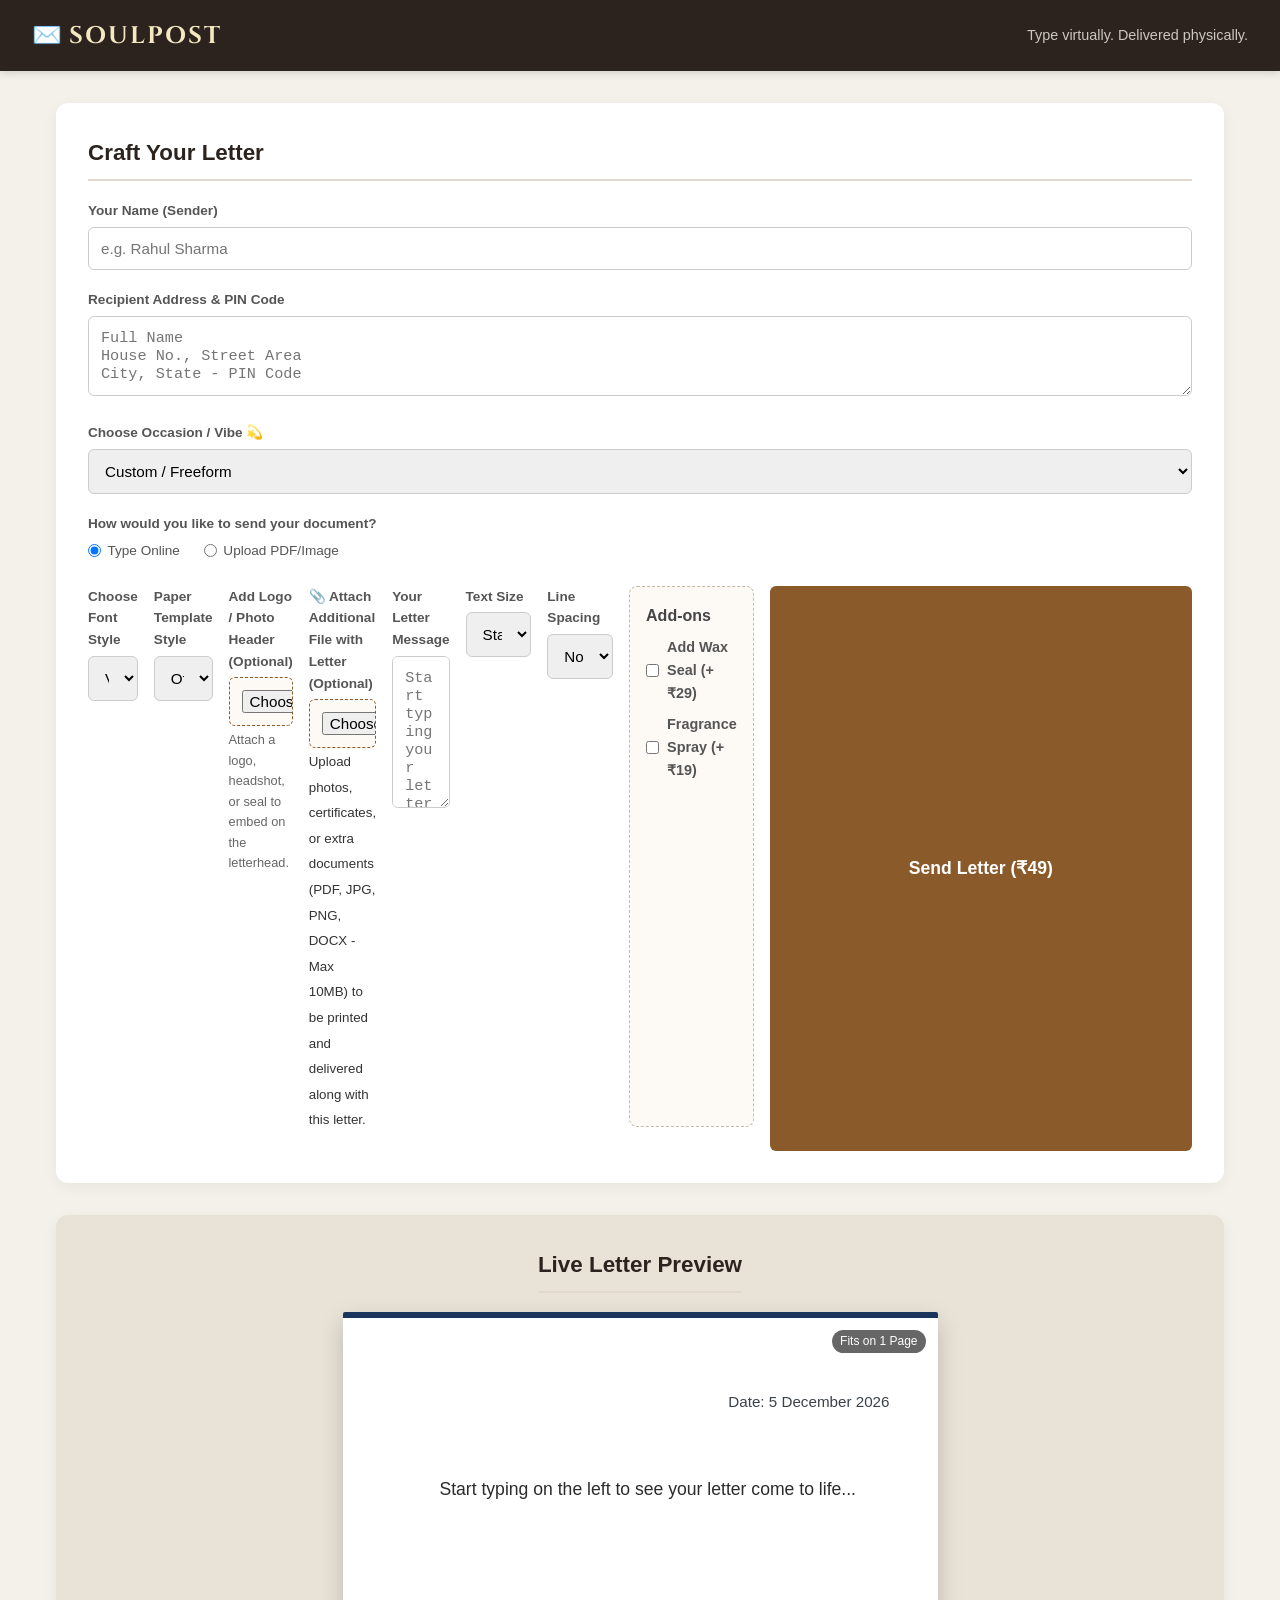
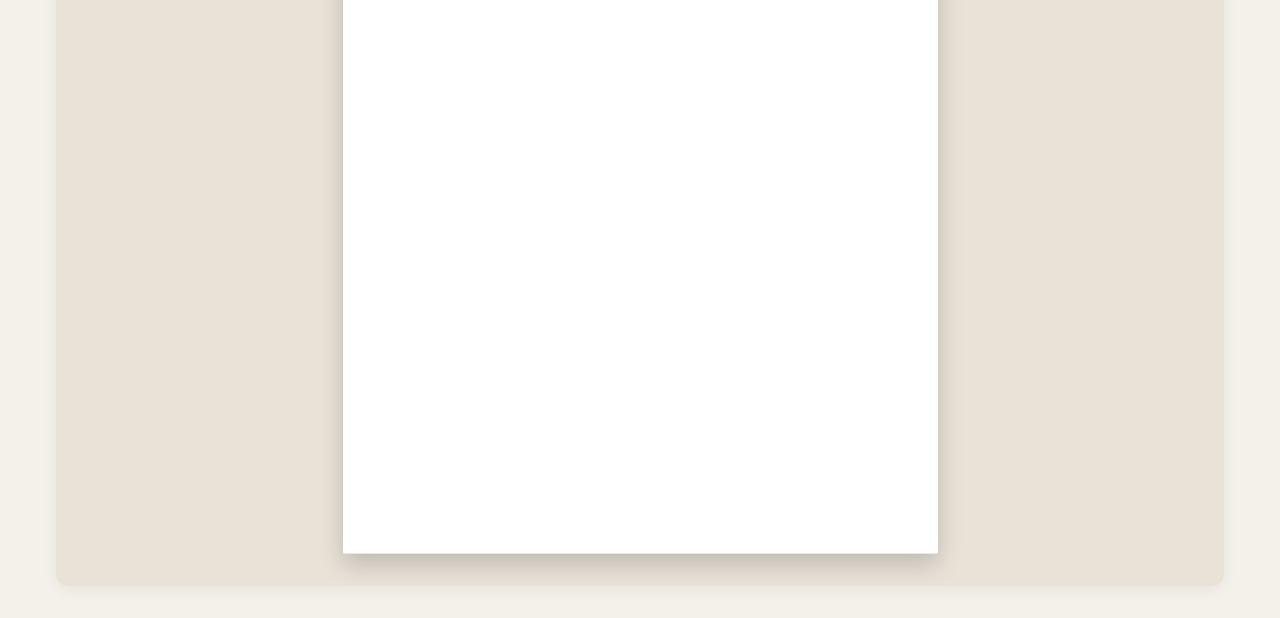
==== commit c140a7df: "Add file attachment feature to letter form Added functionality for attaching additional files with t" ====
--- a/index.html
+++ b/index.html
@@ -123,7 +123,27 @@
           <input type="file" id="headerImageFile" accept="image/png, image/jpeg, image/webp" />
           <small style="color: #666; font-size: 0.8rem; display: block; margin-top: 4px;">Attach a logo, headshot, or seal to embed on the letterhead.</small>
         </div>
-
+<!-- Letter Attachment / Supplemental Documents -->
+<div class="form-group">
+  <label for="attachmentFileInput">
+    📎 Attach Additional File with Letter (Optional)
+  </label>
+  <input 
+    type="file" 
+    id="attachmentFileInput" 
+    accept=".pdf,.png,.jpg,.jpeg,.doc,.docx"
+  />
+  <small class="help-text">
+    Upload photos, certificates, or extra documents (PDF, JPG, PNG, DOCX - Max 10MB) to be printed and delivered along with this letter.
+  </small>
+
+  <!-- Attachment File Preview Status -->
+  <div id="attachmentStatus" class="attachment-status hidden">
+    <span class="file-icon">📄</span>
+    <span id="attachmentFileName" class="file-name">filename.pdf</span>
+    <button type="button" id="removeAttachmentBtn" class="remove-att-btn">✕</button>
+  </div>
+</div>
         <!-- Letter Body Text Area -->
         <div class="form-group" id="letterTextGroup">
           <label for="letterText">Your Letter Message</label>
--- a/style.css
+++ b/style.css
@@ -384,3 +384,78 @@
     padding: 2.5cm 2cm !important;
   }
 }
+/* =============================================================
+   PREMIUM TEMPLATE STYLES
+   ============================================================= */
+
+/* 1. Sympathy Silver (Grief & Condolence) */
+.paper-container.sympathy-silver {
+  background-color: #f8fafc;
+  border: 1px solid #cbd5e1;
+  border-top: 10px solid #64748b;
+  border-bottom: 10px solid #64748b;
+  color: #334155;
+  box-shadow: inset 0 0 20px rgba(0, 0, 0, 0.03);
+}
+
+/* 2. Royal Gold Crest (CEO / Formal / Achievements) */
+.paper-container.gold-royal-crest {
+  background-color: #fffdfa;
+  border: 8px solid #d4af37;
+  border-image: linear-gradient(to bottom right, #bf953f, #fcf6ba, #b38728, #fbf5b7, #aa771c) 1;
+  color: #1a1a1a;
+}
+
+/* 3. Aged 1800s Handcrafted Parchment */
+.paper-container.vintage-aged {
+  background-color: #e2c9a1;
+  background-image: radial-gradient(#ba9d73 15%, transparent 16%), radial-gradient(#8c6d43 15%, transparent 16%);
+  background-size: 60px 60px;
+  background-position: 0 0, 30px 30px;
+  color: #2c1d11;
+  border: 2px solid #a37c50;
+}
+
+/* 4. Pressed Floral Velvet (Love / Long Distance) */
+.paper-container.velvet-rose {
+  background-color: #fff5f6;
+  border-left: 12px solid #be123c;
+  border-right: 12px solid #be123c;
+  color: #4c0519;
+}
+
+/* 5. Minimalist Noir Luxury */
+.paper-container.minimalist-black-label {
+  background-color: #111827;
+  color: #f9fafb;
+  border: 1px solid #374151;
+}
+
+.paper-container.minimalist-black-label .letter-body,
+.paper-container.minimalist-black-label .signature,
+.paper-container.minimalist-black-label .letter-header {
+  color: #f9fafb !important;
+}
+
+/* 6. Celebration Gold Dust */
+.paper-container.celebration-confetti {
+  background-color: #ffffff;
+  border-top: 8px solid #f59e0b;
+  border-bottom: 8px solid #3b82f6;
+  box-shadow: inset 0 0 30px rgba(245, 158, 11, 0.08);
+}
+
+/* Premium Badge Indicator in Preview */
+.premium-badge {
+  position: absolute;
+  bottom: 12px;
+  left: 12px;
+  background: linear-gradient(135deg, #d4af37, #aa771c);
+  color: #fff;
+  font-size: 0.7rem;
+  font-weight: bold;
+  padding: 3px 8px;
+  border-radius: 10px;
+  text-transform: uppercase;
+  letter-spacing: 1px;
+}
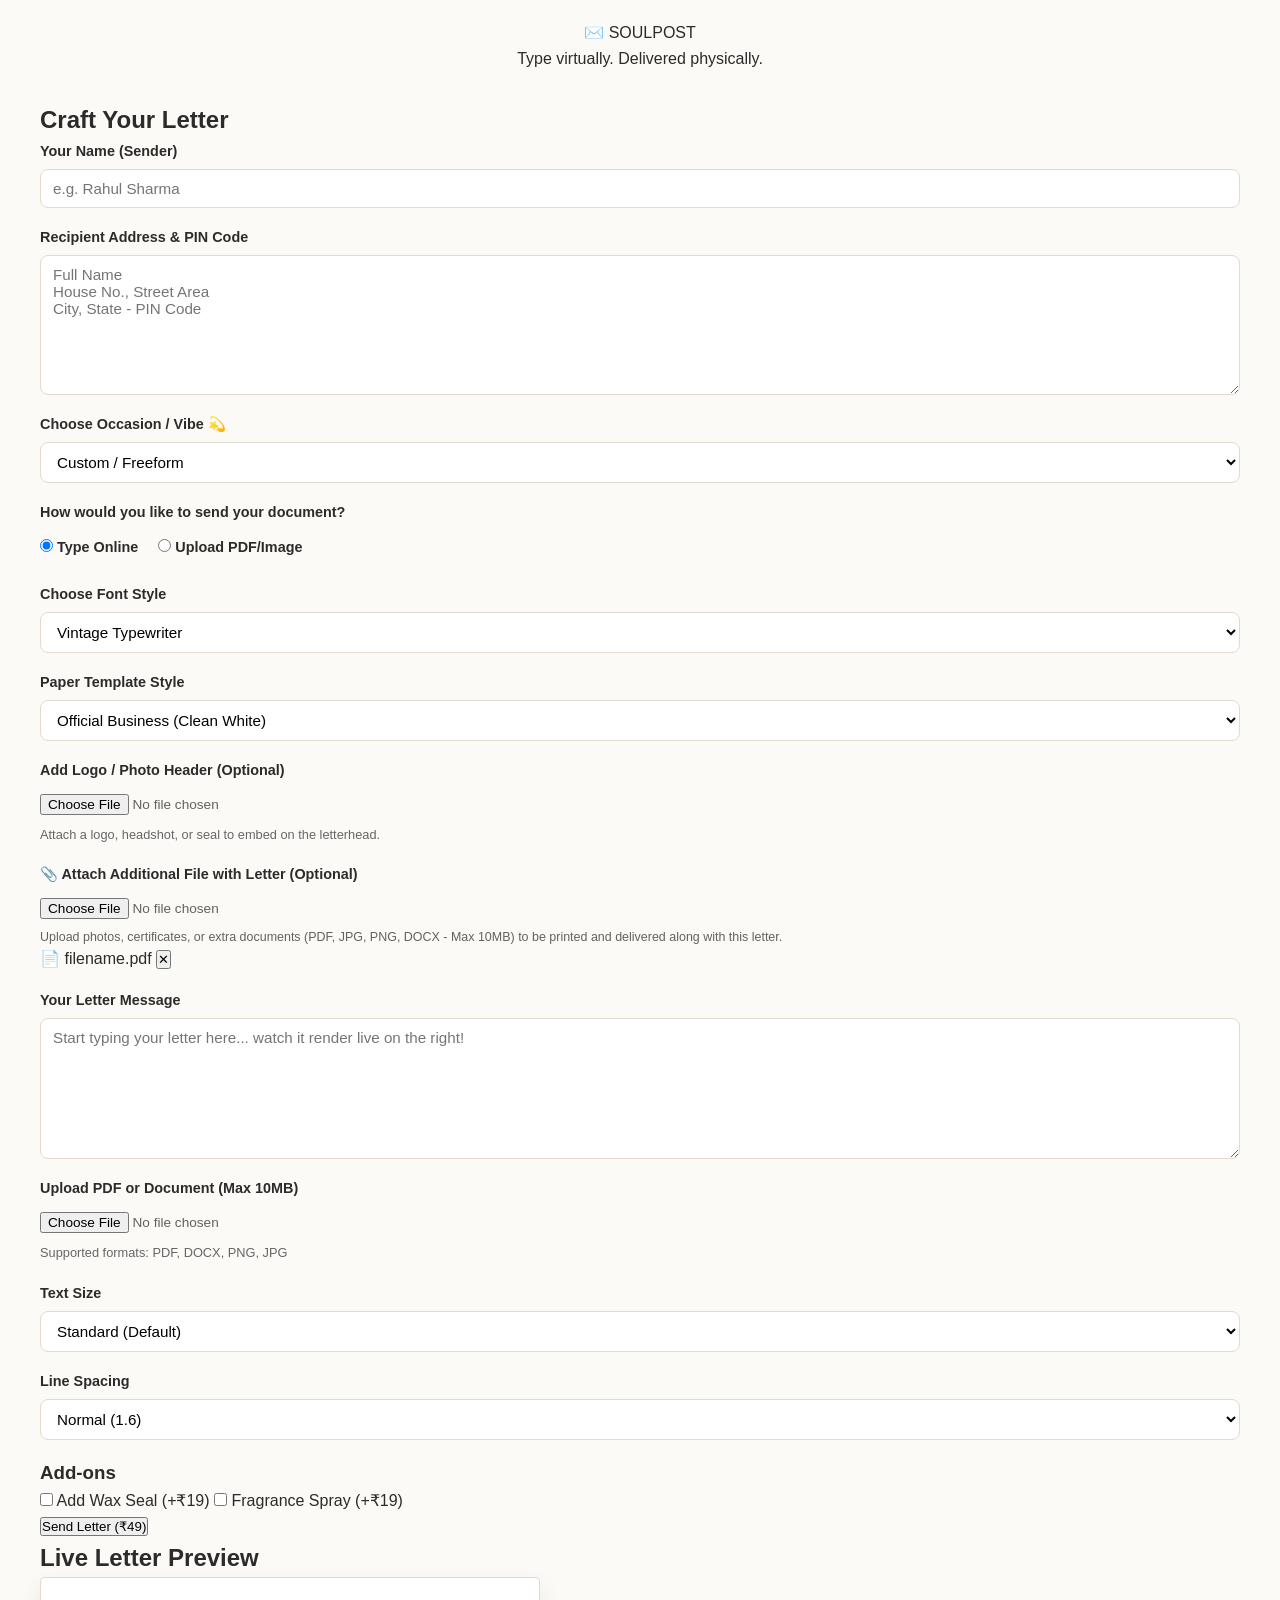
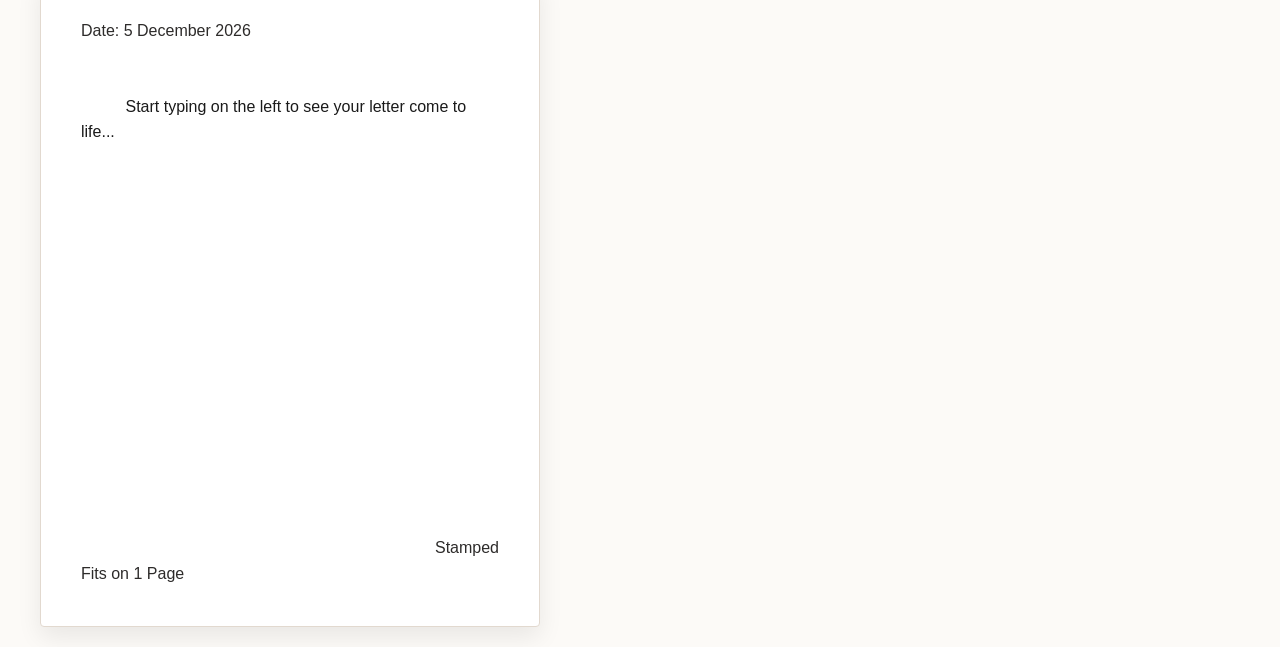
==== commit 938bd9d0: "Update index.html" ====
--- a/index.html
+++ b/index.html
@@ -183,7 +183,7 @@
           <h3>Add-ons</h3>
           <label class="checkbox-container">
             <input type="checkbox" id="waxSeal" />
-            <span>Add Wax Seal (+₹29)</span>
+            <span>Add Wax Seal (+₹19)</span>
           </label>
           <label class="checkbox-container">
             <input type="checkbox" id="scented" />
--- a/style.css
+++ b/style.css
@@ -1,4 +1,19 @@
-/* Reset & Base Styles */
+/* ==========================================================================
+   1. GLOBAL STYLES & RESET
+   ========================================================================== */
+:root {
+  --primary-color: #8b5a2b;
+  --primary-hover: #704620;
+  --bg-color: #fcfaf7;
+  --card-bg: #ffffff;
+  --text-color: #2d2b2a;
+  --text-muted: #66605b;
+  --border-color: #e2d9cf;
+  --shadow-sm: 0 2px 4px rgba(0, 0, 0, 0.05);
+  --shadow-md: 0 10px 25px rgba(0, 0, 0, 0.08);
+  --radius: 12px;
+}
+
 * {
   box-sizing: border-box;
   margin: 0;
@@ -6,456 +21,360 @@
 }
 
 body {
-  font-family: 'Segoe UI', Tahoma, Geneva, Verdana, sans-serif;
-  background-color: #f4f1ea;
-  color: #333;
+  font-family: -apple-system, BlinkMacSystemFont, "Segoe UI", Roboto, Helvetica, Arial, sans-serif;
+  background-color: var(--bg-color);
+  color: var(--text-color);
   line-height: 1.6;
-}
-
-/* Navbar */
-.navbar {
-  display: flex;
-  justify-content: space-between;
+  padding: 20px;
+}
+
+/* App Container Layout */
+.app-container {
+  max-width: 1200px;
+  margin: 0 auto;
+}
+
+header {
+  text-align: center;
+  margin-bottom: 30px;
+}
+
+header h1 {
+  font-size: 2.2rem;
+  color: var(--primary-color);
+  font-weight: 700;
+  letter-spacing: -0.5px;
+}
+
+header p {
+  color: var(--text-muted);
+  font-size: 1rem;
+}
+
+/* Two-column main layout on desktop */
+.main-layout {
+  display: grid;
+  grid-template-columns: 1fr 1fr;
+  gap: 30px;
+  align-items: start;
+}
+
+@media (max-width: 900px) {
+  .main-layout {
+    grid-template-columns: 1fr;
+  }
+}
+
+/* Cards & Form Panels */
+.panel {
+  background: var(--card-bg);
+  padding: 24px;
+  border-radius: var(--radius);
+  border: 1px solid var(--border-color);
+  box-shadow: var(--shadow-md);
+}
+
+/* ==========================================================================
+   2. FORM & INPUT CONTROLS (LAYOUT FIXES)
+   ========================================================================== */
+.form-group {
+  display: flex;
+  flex-direction: column;
+  margin-bottom: 18px;
+  width: 100%;
+}
+
+.form-group label {
+  font-size: 0.9rem;
+  font-weight: 600;
+  color: var(--text-color);
+  margin-bottom: 6px;
+}
+
+input[type="text"],
+select,
+textarea {
+  width: 100%;
+  padding: 10px 12px;
+  border: 1px solid var(--border-color);
+  border-radius: 8px;
+  font-size: 0.95rem;
+  background-color: #fff;
+  transition: border-color 0.2s ease, box-shadow 0.2s ease;
+  font-family: inherit;
+}
+
+input[type="text"]:focus,
+select:focus,
+textarea:focus {
+  outline: none;
+  border-color: var(--primary-color);
+  box-shadow: 0 0 0 3px rgba(139, 90, 43, 0.15);
+}
+
+textarea {
+  min-height: 140px;
+  resize: vertical;
+}
+
+/* Radio Toggle Options */
+.radio-group {
+  display: flex;
+  gap: 20px;
+  margin-top: 6px;
+}
+
+.radio-option {
+  display: flex;
   align-items: center;
-  padding: 1rem 2rem;
-  background-color: #2c221e;
-  color: #f4f1ea;
-  box-shadow: 0 2px 8px rgba(0,0,0,0.15);
-}
-
-.logo {
-  font-size: 1.5rem;
-  font-weight: bold;
-}
-
-.logo span {
-  font-family: 'Cinzel', serif;
-  letter-spacing: 2px;
-  font-weight: 700;
-  color: #f4e8c1;
-}
-
-.tagline {
-  font-size: 0.9rem;
-  opacity: 0.8;
-}
-
-/* App Layout */
-.app-container {
-  display: flex;
-  flex-wrap: wrap;
-  max-width: 1200px;
-  margin: 2rem auto;
-  gap: 2rem;
-  padding: 0 1rem;
-}
-
-/* Panels */
-.control-panel, .preview-panel {
-  flex: 1 1 450px;
-  background: #ffffff;
-  padding: 2rem;
-  border-radius: 12px;
-  box-shadow: 0 4px 15px rgba(0, 0, 0, 0.05);
-}
-
-h2 {
-  margin-bottom: 1.2rem;
-  color: #2c221e;
-  font-size: 1.4rem;
-  border-bottom: 2px solid #e2d9cd;
-  padding-bottom: 0.5rem;
-}
-
-/* Form Controls */
-.form-group {
-  margin-bottom: 1.2rem;
-}
-
-.form-row {
-  display: flex;
-  gap: 1rem;
-}
-
-.form-row .form-group {
-  flex: 1;
-}
-
-label {
-  display: block;
-  font-weight: 600;
-  font-size: 0.85rem;
-  margin-bottom: 0.3rem;
-  color: #555;
-}
-
-input[type="text"],
-input[type="file"],
-textarea,
-select {
-  width: 100%;
-  padding: 0.75rem;
-  border: 1px solid #ccc;
-  border-radius: 6px;
-  font-size: 0.95rem;
-  transition: border-color 0.2s;
-}
-
-input[type="file"] {
-  background: #fdfaf6;
-  border: 1px dashed #8b5a2b;
-  cursor: pointer;
-}
-
-input[type="text"]:focus,
-textarea:focus,
-select:focus {
-  outline: none;
-  border-color: #8b5a2b;
-}
-
-textarea {
-  resize: vertical;
-}
-
-/* Radio Choice Switcher */
-.radio-group {
-  display: flex;
-  gap: 1.5rem;
-  margin-top: 0.3rem;
-  margin-bottom: 0.5rem;
-}
-
-.radio-group label {
-  display: flex;
-  align-items: center;
-  gap: 0.4rem;
-  font-weight: normal;
-  cursor: pointer;
-}
-
-/* Add-ons Section */
-.addons-section {
-  background: #fdfaf6;
-  padding: 1rem;
-  border-radius: 8px;
-  border: 1px dashed #c8b9a6;
-  margin-bottom: 1.5rem;
-}
-
-.addons-section h3 {
-  font-size: 1rem;
-  margin-bottom: 0.5rem;
-  color: #444;
-}
-
-.checkbox-container {
-  display: flex;
-  align-items: center;
-  gap: 0.5rem;
-  margin-bottom: 0.5rem;
+  gap: 8px;
   font-size: 0.9rem;
   cursor: pointer;
 }
 
-.btn-primary {
-  width: 100%;
-  padding: 0.9rem;
-  background-color: #8b5a2b;
+/* FIX: Flexible Control Grid for Dropdowns & File Inputs */
+.controls-grid {
+  display: grid;
+  grid-template-columns: repeat(auto-fit, minmax(180px, 1fr));
+  gap: 16px;
+  margin-bottom: 18px;
+  width: 100%;
+}
+
+/* Ensure full width for large elements */
+.full-width {
+  grid-column: 1 / -1;
+  width: 100%;
+}
+
+.help-text {
+  font-size: 0.78rem;
+  color: var(--text-muted);
+  margin-top: 4px;
+  line-height: 1.3;
+}
+
+/* File Upload Controls */
+input[type="file"] {
+  font-size: 0.85rem;
+  color: var(--text-muted);
+  padding: 6px 0;
+}
+
+/* Add-ons & Checkboxes Section */
+.addons-card {
+  background-color: #fdfaf6;
+  border: 1px dashed var(--border-color);
+  padding: 16px;
+  border-radius: 8px;
+  margin-bottom: 20px;
+}
+
+.addons-card h4 {
+  font-size: 0.95rem;
+  margin-bottom: 10px;
+  color: var(--primary-color);
+}
+
+.checkbox-group {
+  display: flex;
+  flex-direction: column;
+  gap: 10px;
+}
+
+.checkbox-label {
+  display: flex;
+  align-items: center;
+  gap: 10px;
+  font-size: 0.9rem;
+  cursor: pointer;
+}
+
+.checkbox-label input {
+  accent-color: var(--primary-color);
+  width: 16px;
+  height: 16px;
+}
+
+/* Submit Button */
+.submit-btn {
+  width: 100%;
+  background-color: var(--primary-color);
   color: white;
   border: none;
-  border-radius: 6px;
+  padding: 14px 20px;
+  font-size: 1.05rem;
+  font-weight: 600;
+  border-radius: 8px;
+  cursor: pointer;
+  transition: background-color 0.2s ease, transform 0.1s ease;
+}
+
+.submit-btn:hover {
+  background-color: var(--primary-hover);
+}
+
+.submit-btn:active {
+  transform: scale(0.99);
+}
+
+/* ==========================================================================
+   3. LETTER LIVE PREVIEW PANEL
+   ========================================================================== */
+.preview-container {
+  position: sticky;
+  top: 20px;
+  display: flex;
+  flex-direction: column;
+  align-items: center;
+}
+
+.paper-container {
+  width: 100%;
+  max-width: 500px;
+  min-height: 650px;
+  background-color: #ffffff;
+  padding: 40px;
+  border-radius: 4px;
+  box-shadow: var(--shadow-md);
+  border: 1px solid var(--border-color);
+  position: relative;
+  display: flex;
+  flex-direction: column;
+  justify-content: space-between;
+  word-wrap: break-word;
+  overflow: hidden;
+}
+
+.letter-header {
+  margin-bottom: 24px;
+  max-height: 80px;
+}
+
+.letter-header img {
+  max-height: 70px;
+  max-width: 180px;
+  object-fit: contain;
+}
+
+.letter-body {
+  flex-grow: 1;
+  font-size: 1rem;
+  white-space: pre-wrap;
+  line-height: 1.6;
+  color: #1a1a1a;
+}
+
+.letter-footer {
+  margin-top: 30px;
+  display: flex;
+  justify-content: space-between;
+  align-items: flex-end;
+}
+
+.signature {
   font-size: 1.1rem;
   font-weight: bold;
-  cursor: pointer;
-  transition: background-color 0.2s;
-}
-
-.btn-primary:hover {
-  background-color: #6e451f;
-}
-
-/* Live Paper Preview Panel */
-.preview-panel {
-  display: flex;
-  flex-direction: column;
+}
+
+/* Wax Seal Visual */
+.wax-seal {
+  width: 50px;
+  height: 50px;
+  background: radial-gradient(circle, #b91c1c, #7f1d1d);
+  border-radius: 50%;
+  display: flex;
   align-items: center;
-  background: #e8e2d7;
-  padding: 2rem;
-  overflow-y: auto;
-}
-
-/* Exact A4 Ratio Container */
-.paper-container {
-  width: 100%;
-  max-width: 595px;
-  aspect-ratio: 1 / 1.4142;
-  padding: 3.5rem 3rem;
-  border-radius: 2px;
-  box-shadow: 0 10px 25px rgba(0, 0, 0, 0.18);
-  position: relative;
-  display: flex;
-  flex-direction: column;
-  justify-content: space-between;
-  transition: all 0.3s ease;
-  overflow-y: auto;
-}
-
-/* Header Image / Logo Box */
-.preview-logo-container {
-  max-width: 120px;
-  max-height: 70px;
-  margin-bottom: 1rem;
-  display: flex;
-  align-items: center;
-}
-
-.preview-logo-container img {
-  max-width: 100%;
-  max-height: 100%;
-  object-fit: contain;
-  border-radius: 4px;
-}
-
-/* Paper Templates */
+  justify-content: center;
+  color: #fef08a;
+  font-weight: bold;
+  font-size: 0.8rem;
+  box-shadow: 0 4px 6px rgba(0, 0, 0, 0.3);
+}
+
+.wax-seal.hidden {
+  display: none;
+}
+
+/* ==========================================================================
+   4. PAPER TEMPLATE STYLES & THEMES
+   ========================================================================== */
+
+/* Standard Paper Themes */
+.paper-container.official-a4 {
+  background-color: #ffffff;
+}
+
+.paper-container.executive-cream {
+  background-color: #fdfbf7;
+}
+
 .paper-container.parchment {
   background-color: #f4e8c1;
-  background-image: radial-gradient(#e0cf9b 10%, transparent 11%);
-  background-size: 12px 12px;
-  border: 1px solid #d4c28d;
 }
 
 .paper-container.kraft {
-  background-color: #d1b280;
-  background-image: radial-gradient(#b89865 15%, transparent 16%);
-  background-size: 10px 10px;
-  border: 1px solid #aa8957;
-  color: #2b1d0c;
+  background-color: #d7c4a3;
 }
 
 .paper-container.rose {
-  background-color: #fdf0f2;
-  background-image: radial-gradient(#f7d3d9 20%, transparent 20%);
-  background-size: 16px 16px;
-  border: 1px solid #f2bdc6;
-  color: #4a2c33;
-}
-
-.paper-container.midnight {
-  background-color: #1a1e29;
-  border: 1px solid #333a4d;
-  color: #e5c158;
-}
-
-.paper-container.midnight .letter-body,
-.paper-container.midnight .letter-header,
-.paper-container.midnight .signature {
-  color: #e5c158 !important;
-}
-
-.paper-container.official-a4 {
-  background-color: #ffffff;
-  border-top: 6px solid #1a365d;
-  border-bottom: 1px solid #e2e8f0;
-  color: #1a202c;
-}
-
-.paper-container.executive-cream {
-  background-color: #faf8f5;
-  border-top: 6px solid #744210;
-  border-bottom: 1px solid #ebdccb;
-  color: #2d3748;
-}
-
-/* Professional Templates */
-.paper-container.corp-letterhead {
-  background-color: #ffffff;
-  border-top: 8px solid #0f2b48;
-  border-bottom: 3px solid #0f2b48;
-  color: #1f2937;
-}
-
-.paper-container.exec-minimal {
-  background-color: #ffffff;
-  border-left: 6px solid #4b5563;
-  color: #111827;
-}
-
-.paper-container.modern-sidebar {
-  background-color: #fafafa;
-  border-top: 5px solid #2563eb;
-  border-left: 5px solid #2563eb;
-  color: #1e293b;
-}
-
-.paper-container.cert-formal {
-  background-color: #fffdfa;
-  border: 12px double #b45309;
-  padding: 3rem !important;
-  color: #78350f;
-  text-align: center;
-}
-
-.paper-container.cert-formal .letter-header {
-  text-align: center;
-}
-
-/* Paper Contents */
-.letter-header {
-  text-align: right;
-  font-size: 0.95rem;
-  margin-bottom: 2rem;
-  opacity: 0.85;
-}
-
-.letter-body {
-  flex-grow: 1;
-  font-size: 1.1rem;
-  line-height: 1.6;
-  white-space: pre-wrap;
-  word-wrap: break-word;
-  color: #2b2b2b;
-}
-
-.letter-footer {
-  display: flex;
-  justify-content: space-between;
-  align-items: flex-end;
-  margin-top: 2rem;
-}
-
-.signature {
-  font-size: 1.25rem;
-  font-weight: bold;
-}
-
-/* Wax Seal Graphic */
-.wax-seal-graphic {
-  width: 60px;
-  height: 60px;
-  background-color: #8b0000;
-  color: #f4e8c1;
-  border-radius: 50%;
-  display: flex;
-  align-items: center;
-  justify-content: center;
-  font-size: 0.7rem;
-  text-transform: uppercase;
-  font-weight: bold;
-  letter-spacing: 1px;
-  box-shadow: inset 0 0 8px rgba(0,0,0,0.5), 2px 4px 6px rgba(0,0,0,0.3);
-  border: 2px dashed #a52a2a;
-  transform: rotate(-12deg);
-}
-
-/* Page Overflow Badge */
-.page-count-badge {
-  position: absolute;
-  top: 12px;
-  right: 12px;
-  background: rgba(0, 0, 0, 0.6);
-  color: #fff;
-  padding: 2px 8px;
-  border-radius: 12px;
-  font-size: 0.75rem;
-  pointer-events: none;
-}
-
-.hidden {
-  display: none !important;
-}
-
-/* Print Optimization */
-@media print {
-  .navbar, .control-panel, h2, .wax-seal-graphic, .page-count-badge {
-    display: none !important;
-  }
-  body {
-    background: #ffffff !important;
-  }
-  .app-container, .preview-panel {
-    display: block;
-    background: none !important;
-    padding: 0 !important;
-  }
-  .paper-container {
-    box-shadow: none !important;
-    width: 100%;
-    padding: 2.5cm 2cm !important;
-  }
-}
-/* =============================================================
-   PREMIUM TEMPLATE STYLES
-   ============================================================= */
-
-/* 1. Sympathy Silver (Grief & Condolence) */
+  background-color: #fff0f3;
+}
+
+/* Premium Paper Themes */
 .paper-container.sympathy-silver {
   background-color: #f8fafc;
-  border: 1px solid #cbd5e1;
   border-top: 10px solid #64748b;
   border-bottom: 10px solid #64748b;
   color: #334155;
-  box-shadow: inset 0 0 20px rgba(0, 0, 0, 0.03);
-}
-
-/* 2. Royal Gold Crest (CEO / Formal / Achievements) */
+}
+
 .paper-container.gold-royal-crest {
   background-color: #fffdfa;
-  border: 8px solid #d4af37;
-  border-image: linear-gradient(to bottom right, #bf953f, #fcf6ba, #b38728, #fbf5b7, #aa771c) 1;
+  border: 6px double #d4af37;
   color: #1a1a1a;
 }
 
-/* 3. Aged 1800s Handcrafted Parchment */
 .paper-container.vintage-aged {
   background-color: #e2c9a1;
-  background-image: radial-gradient(#ba9d73 15%, transparent 16%), radial-gradient(#8c6d43 15%, transparent 16%);
-  background-size: 60px 60px;
-  background-position: 0 0, 30px 30px;
+  border: 2px solid #a37c50;
   color: #2c1d11;
-  border: 2px solid #a37c50;
-}
-
-/* 4. Pressed Floral Velvet (Love / Long Distance) */
+}
+
 .paper-container.velvet-rose {
   background-color: #fff5f6;
-  border-left: 12px solid #be123c;
-  border-right: 12px solid #be123c;
+  border-left: 10px solid #be123c;
+  border-right: 10px solid #be123c;
   color: #4c0519;
 }
 
-/* 5. Minimalist Noir Luxury */
 .paper-container.minimalist-black-label {
   background-color: #111827;
   color: #f9fafb;
-  border: 1px solid #374151;
 }
 
 .paper-container.minimalist-black-label .letter-body,
-.paper-container.minimalist-black-label .signature,
-.paper-container.minimalist-black-label .letter-header {
+.paper-container.minimalist-black-label .signature {
   color: #f9fafb !important;
 }
 
-/* 6. Celebration Gold Dust */
 .paper-container.celebration-confetti {
   background-color: #ffffff;
-  border-top: 8px solid #f59e0b;
-  border-bottom: 8px solid #3b82f6;
-  box-shadow: inset 0 0 30px rgba(245, 158, 11, 0.08);
-}
-
-/* Premium Badge Indicator in Preview */
+  border-top: 6px solid #f59e0b;
+  border-bottom: 6px solid #3b82f6;
+}
+
+/* Premium Gold Badge */
 .premium-badge {
   position: absolute;
   bottom: 12px;
   left: 12px;
   background: linear-gradient(135deg, #d4af37, #aa771c);
   color: #fff;
-  font-size: 0.7rem;
+  font-size: 0.68rem;
   font-weight: bold;
   padding: 3px 8px;
   border-radius: 10px;
   text-transform: uppercase;
-  letter-spacing: 1px;
-}
+  letter-spacing: 0.5px;
+}
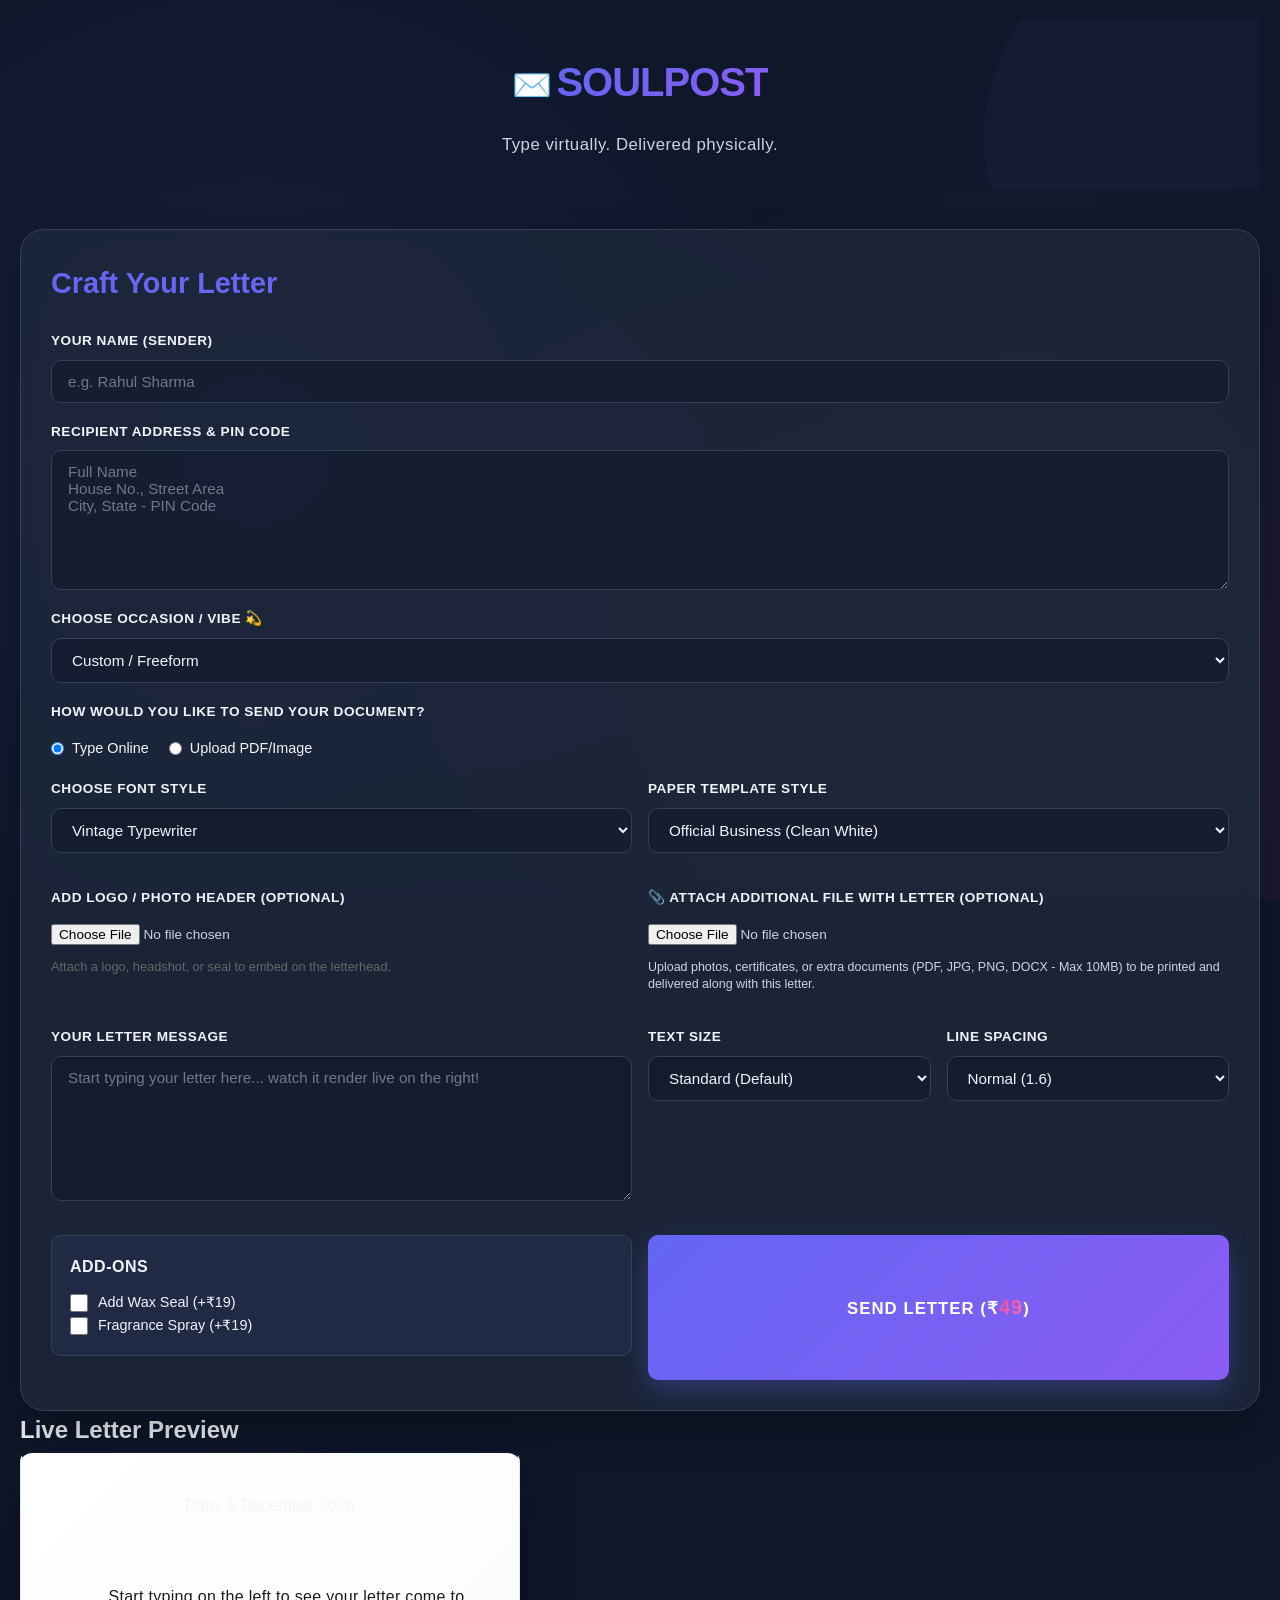
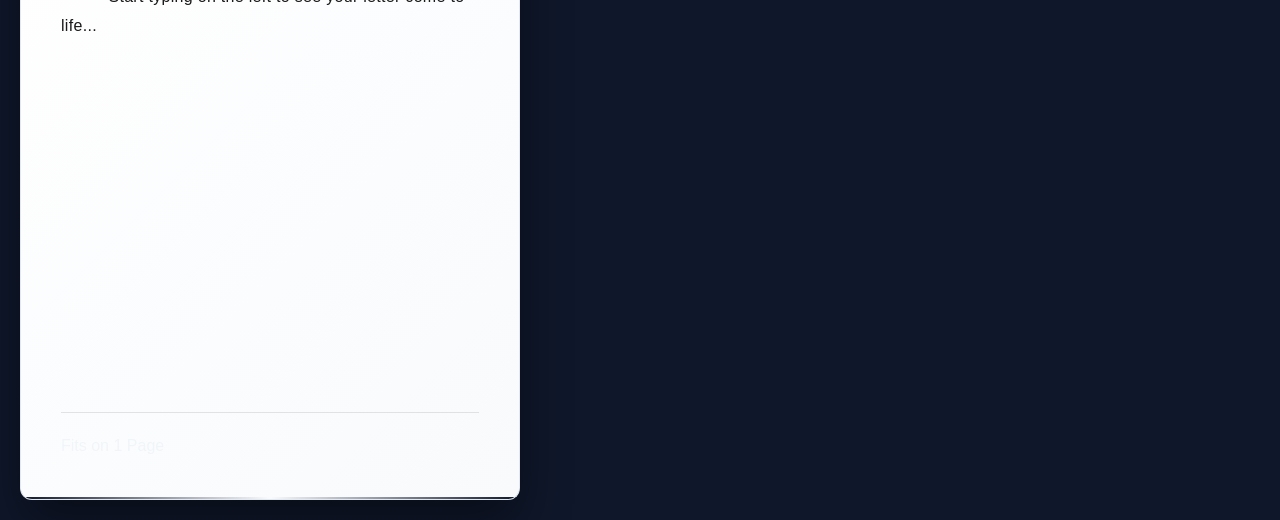
==== commit 24124ced: "chage made changes" ====
--- a/index.html
+++ b/index.html
@@ -223,4 +223,4 @@
 
   <script src="script.js"></script>
 </body>
-</html>
+</html>
--- a/style.css
+++ b/style.css
@@ -2,16 +2,24 @@
    1. GLOBAL STYLES & RESET
    ========================================================================== */
 :root {
-  --primary-color: #8b5a2b;
-  --primary-hover: #704620;
-  --bg-color: #fcfaf7;
-  --card-bg: #ffffff;
-  --text-color: #2d2b2a;
-  --text-muted: #66605b;
-  --border-color: #e2d9cf;
-  --shadow-sm: 0 2px 4px rgba(0, 0, 0, 0.05);
-  --shadow-md: 0 10px 25px rgba(0, 0, 0, 0.08);
-  --radius: 12px;
+  --primary-color: #6366f1;
+  --primary-hover: #4f46e5;
+  --accent-color: #ec4899;
+  --accent-light: #f472b6;
+  --bg-color: #0f172a;
+  --bg-secondary: #1e293b;
+  --card-bg: #1e293b;
+  --card-border: #334155;
+  --text-color: #f1f5f9;
+  --text-muted: #cbd5e1;
+  --border-color: #334155;
+  --shadow-sm: 0 2px 8px rgba(0, 0, 0, 0.2);
+  --shadow-md: 0 20px 40px rgba(0, 0, 0, 0.3);
+  --shadow-lg: 0 25px 50px rgba(0, 0, 0, 0.4);
+  --radius: 16px;
+  --radius-lg: 24px;
+  --gradient-primary: linear-gradient(135deg, #6366f1 0%, #8b5cf6 100%);
+  --gradient-accent: linear-gradient(135deg, #ec4899 0%, #f472b6 100%);
 }
 
 * {
@@ -20,9 +28,16 @@
   padding: 0;
 }
 
+html {
+  scroll-behavior: smooth;
+}
+
 body {
-  font-family: -apple-system, BlinkMacSystemFont, "Segoe UI", Roboto, Helvetica, Arial, sans-serif;
+  font-family: -apple-system, BlinkMacSystemFont, "Segoe UI", "Helvetica Neue", Roboto, sans-serif;
   background-color: var(--bg-color);
+  background-image: radial-gradient(circle at 20% 50%, rgba(99, 102, 241, 0.1) 0%, transparent 50%),
+                    radial-gradient(circle at 80% 80%, rgba(236, 72, 153, 0.1) 0%, transparent 50%);
+  background-attachment: fixed;
   color: var(--text-color);
   line-height: 1.6;
   padding: 20px;
@@ -30,18 +45,56 @@
 
 /* App Container Layout */
 .app-container {
-  max-width: 1200px;
+  max-width: 1400px;
   margin: 0 auto;
 }
 
 header {
   text-align: center;
-  margin-bottom: 30px;
+  margin-bottom: 40px;
+  padding: 30px 20px;
+  position: relative;
+  overflow: hidden;
+}
+
+header::before {
+  content: '';
+  position: absolute;
+  top: -50%;
+  right: -10%;
+  width: 400px;
+  height: 400px;
+  background: var(--gradient-primary);
+  border-radius: 50%;
+  opacity: 0.05;
+  z-index: -1;
+}
+
+header .logo {
+  font-size: 2rem;
+  margin-bottom: 10px;
+}
+
+header .logo span {
+  font-size: 2.5rem;
+  font-weight: 800;
+  background: var(--gradient-primary);
+  -webkit-background-clip: text;
+  -webkit-text-fill-color: transparent;
+  background-clip: text;
+  letter-spacing: -1px;
+}
+
+header .tagline {
+  color: var(--text-muted);
+  font-size: 1.05rem;
+  font-weight: 500;
+  letter-spacing: 0.5px;
 }
 
 header h1 {
   font-size: 2.2rem;
-  color: var(--primary-color);
+  color: var(--text-color);
   font-weight: 700;
   letter-spacing: -0.5px;
 }
@@ -67,15 +120,22 @@
 
 /* Cards & Form Panels */
 .panel {
-  background: var(--card-bg);
+  background: rgba(30, 41, 59, 0.8);
+  backdrop-filter: blur(10px);
   padding: 24px;
   border-radius: var(--radius);
-  border: 1px solid var(--border-color);
+  border: 1px solid var(--card-border);
   box-shadow: var(--shadow-md);
+  transition: all 0.3s ease;
+}
+
+.panel:hover {
+  border-color: var(--primary-color);
+  box-shadow: 0 20px 40px rgba(99, 102, 241, 0.15);
 }
 
 /* ==========================================================================
-   2. FORM & INPUT CONTROLS (LAYOUT FIXES)
+   2. FORM & INPUT CONTROLS
    ========================================================================== */
 .form-group {
   display: flex;
@@ -88,20 +148,30 @@
   font-size: 0.9rem;
   font-weight: 600;
   color: var(--text-color);
-  margin-bottom: 6px;
+  margin-bottom: 8px;
+  text-transform: uppercase;
+  letter-spacing: 0.5px;
+  font-size: 0.85rem;
 }
 
 input[type="text"],
 select,
 textarea {
   width: 100%;
-  padding: 10px 12px;
-  border: 1px solid var(--border-color);
-  border-radius: 8px;
+  padding: 12px 16px;
+  border: 1.5px solid var(--border-color);
+  border-radius: 10px;
   font-size: 0.95rem;
-  background-color: #fff;
-  transition: border-color 0.2s ease, box-shadow 0.2s ease;
+  background-color: rgba(15, 23, 42, 0.5);
+  color: var(--text-color);
+  transition: all 0.3s ease;
   font-family: inherit;
+}
+
+input[type="text"]::placeholder,
+select::placeholder,
+textarea::placeholder {
+  color: rgba(203, 213, 225, 0.5);
 }
 
 input[type="text"]:focus,
@@ -109,7 +179,8 @@
 textarea:focus {
   outline: none;
   border-color: var(--primary-color);
-  box-shadow: 0 0 0 3px rgba(139, 90, 43, 0.15);
+  background-color: rgba(15, 23, 42, 0.8);
+  box-shadow: 0 0 0 3px rgba(99, 102, 241, 0.2);
 }
 
 textarea {
@@ -122,6 +193,18 @@
   display: flex;
   gap: 20px;
   margin-top: 6px;
+}
+
+.radio-group label {
+  display: flex;
+  align-items: center;
+  gap: 8px;
+  font-size: 0.9rem;
+  cursor: pointer;
+  text-transform: none;
+  font-weight: 500;
+  letter-spacing: 0;
+  margin-bottom: 0;
 }
 
 .radio-option {
@@ -150,7 +233,7 @@
 .help-text {
   font-size: 0.78rem;
   color: var(--text-muted);
-  margin-top: 4px;
+  margin-top: 6px;
   line-height: 1.3;
 }
 
@@ -158,22 +241,26 @@
 input[type="file"] {
   font-size: 0.85rem;
   color: var(--text-muted);
-  padding: 6px 0;
+  padding: 8px 0;
+  cursor: pointer;
 }
 
 /* Add-ons & Checkboxes Section */
 .addons-card {
-  background-color: #fdfaf6;
-  border: 1px dashed var(--border-color);
+  background: rgba(99, 102, 241, 0.1);
+  border: 1px dashed var(--card-border);
   padding: 16px;
-  border-radius: 8px;
+  border-radius: 10px;
   margin-bottom: 20px;
+  backdrop-filter: blur(5px);
 }
 
 .addons-card h4 {
   font-size: 0.95rem;
   margin-bottom: 10px;
-  color: var(--primary-color);
+  color: var(--accent-light);
+  text-transform: uppercase;
+  letter-spacing: 0.5px;
 }
 
 .checkbox-group {
@@ -182,40 +269,71 @@
   gap: 10px;
 }
 
-.checkbox-label {
+.checkbox-label,
+.checkbox-container {
   display: flex;
   align-items: center;
   gap: 10px;
   font-size: 0.9rem;
   cursor: pointer;
-}
-
-.checkbox-label input {
+  color: var(--text-color);
+}
+
+.checkbox-label input,
+.checkbox-container input {
   accent-color: var(--primary-color);
-  width: 16px;
-  height: 16px;
+  width: 18px;
+  height: 18px;
+  cursor: pointer;
+  border-radius: 4px;
 }
 
 /* Submit Button */
-.submit-btn {
+.submit-btn,
+.btn-primary {
   width: 100%;
-  background-color: var(--primary-color);
+  background: var(--gradient-primary);
   color: white;
   border: none;
   padding: 14px 20px;
   font-size: 1.05rem;
   font-weight: 600;
-  border-radius: 8px;
+  border-radius: 10px;
   cursor: pointer;
-  transition: background-color 0.2s ease, transform 0.1s ease;
-}
-
-.submit-btn:hover {
-  background-color: var(--primary-hover);
-}
-
-.submit-btn:active {
-  transform: scale(0.99);
+  transition: all 0.3s ease;
+  box-shadow: 0 10px 25px rgba(99, 102, 241, 0.3);
+  text-transform: uppercase;
+  letter-spacing: 1px;
+  position: relative;
+  overflow: hidden;
+}
+
+.submit-btn::before,
+.btn-primary::before {
+  content: '';
+  position: absolute;
+  top: 0;
+  left: -100%;
+  width: 100%;
+  height: 100%;
+  background: linear-gradient(90deg, transparent, rgba(255, 255, 255, 0.3), transparent);
+  transition: left 0.5s ease;
+}
+
+.submit-btn:hover,
+.btn-primary:hover {
+  transform: translateY(-2px);
+  box-shadow: 0 15px 40px rgba(99, 102, 241, 0.4);
+}
+
+.submit-btn:hover::before,
+.btn-primary:hover::before {
+  left: 100%;
+}
+
+.submit-btn:active,
+.btn-primary:active {
+  transform: translateY(0);
 }
 
 /* ==========================================================================
@@ -235,9 +353,9 @@
   min-height: 650px;
   background-color: #ffffff;
   padding: 40px;
-  border-radius: 4px;
-  box-shadow: var(--shadow-md);
-  border: 1px solid var(--border-color);
+  border-radius: 12px;
+  box-shadow: var(--shadow-lg);
+  border: 1px solid #e2e8f0;
   position: relative;
   display: flex;
   flex-direction: column;
@@ -246,23 +364,56 @@
   overflow: hidden;
 }
 
+.paper-container::before {
+  content: '';
+  position: absolute;
+  top: 0;
+  left: 0;
+  right: 0;
+  bottom: 0;
+  background: 
+    radial-gradient(circle at top-left, rgba(99, 102, 241, 0.03) 0%, transparent 50%);
+  pointer-events: none;
+  z-index: 0;
+}
+
 .letter-header {
   margin-bottom: 24px;
   max-height: 80px;
+  position: relative;
+  z-index: 1;
+  text-align: center;
+  padding-bottom: 12px;
+}
+
+.letter-header::after {
+  content: '';
+  position: absolute;
+  bottom: 0;
+  left: 0;
+  right: 0;
+  height: 1px;
+  background: linear-gradient(90deg, transparent, currentColor, transparent);
+  opacity: 0.1;
 }
 
 .letter-header img {
   max-height: 70px;
   max-width: 180px;
   object-fit: contain;
+  filter: drop-shadow(0 2px 4px rgba(0, 0, 0, 0.1));
 }
 
 .letter-body {
   flex-grow: 1;
   font-size: 1rem;
   white-space: pre-wrap;
-  line-height: 1.6;
+  line-height: 1.8;
   color: #1a1a1a;
+  position: relative;
+  z-index: 1;
+  letter-spacing: 0.3px;
+  text-rendering: optimizeLegibility;
 }
 
 .letter-footer {
@@ -270,18 +421,23 @@
   display: flex;
   justify-content: space-between;
   align-items: flex-end;
+  position: relative;
+  z-index: 1;
+  border-top: 1px solid rgba(0, 0, 0, 0.1);
+  padding-top: 20px;
 }
 
 .signature {
   font-size: 1.1rem;
   font-weight: bold;
+  color: #1a1a1a;
 }
 
 /* Wax Seal Visual */
 .wax-seal {
   width: 50px;
   height: 50px;
-  background: radial-gradient(circle, #b91c1c, #7f1d1d);
+  background: radial-gradient(circle, #ef4444, #dc2626);
   border-radius: 50%;
   display: flex;
   align-items: center;
@@ -289,7 +445,13 @@
   color: #fef08a;
   font-weight: bold;
   font-size: 0.8rem;
-  box-shadow: 0 4px 6px rgba(0, 0, 0, 0.3);
+  box-shadow: 0 8px 16px rgba(239, 68, 68, 0.4);
+  transition: all 0.3s ease;
+}
+
+.wax-seal:hover {
+  transform: scale(1.1);
+  box-shadow: 0 12px 24px rgba(239, 68, 68, 0.5);
 }
 
 .wax-seal.hidden {
@@ -302,55 +464,241 @@
 
 /* Standard Paper Themes */
 .paper-container.official-a4 {
-  background-color: #ffffff;
+  background: linear-gradient(135deg, #ffffff 0%, #f8fafc 100%);
+  border-top: 3px solid #0f172a;
+  position: relative;
+}
+
+.paper-container.official-a4::after {
+  content: '';
+  position: absolute;
+  bottom: 0;
+  left: 0;
+  right: 0;
+  height: 2px;
+  background: linear-gradient(90deg, #0f172a, transparent, #0f172a);
 }
 
 .paper-container.executive-cream {
-  background-color: #fdfbf7;
+  background: linear-gradient(135deg, #fdfbf7 0%, #f5f1e8 100%);
+  border: 1px solid rgba(0, 0, 0, 0.08);
+  position: relative;
+}
+
+.paper-container.executive-cream::before {
+  content: '';
+  position: absolute;
+  top: 0;
+  left: 0;
+  right: 0;
+  height: 60px;
+  background: linear-gradient(180deg, rgba(0, 0, 0, 0.03) 0%, transparent 100%);
 }
 
 .paper-container.parchment {
-  background-color: #f4e8c1;
+  background: linear-gradient(135deg, #f4e8c1 0%, #e8dba5 50%, #f4e8c1 100%);
+  border: 2px solid #d4b595;
+  box-shadow: inset 0 0 20px rgba(0, 0, 0, 0.1);
+  position: relative;
+}
+
+.paper-container.parchment::before {
+  content: '';
+  position: absolute;
+  top: 0;
+  left: 0;
+  right: 0;
+  bottom: 0;
+  background-image: 
+    repeating-linear-gradient(90deg, rgba(0,0,0,0.01) 0px, transparent 1px, transparent 2px, rgba(0,0,0,0.01) 3px),
+    repeating-linear-gradient(0deg, rgba(0,0,0,0.01) 0px, transparent 1px, transparent 2px, rgba(0,0,0,0.01) 3px);
+  pointer-events: none;
 }
 
 .paper-container.kraft {
-  background-color: #d7c4a3;
+  background: linear-gradient(135deg, #d7c4a3 0%, #c9b391 50%, #d7c4a3 100%);
+  border: 1px solid #9d8b6f;
+  position: relative;
+}
+
+.paper-container.kraft::before {
+  content: '';
+  position: absolute;
+  top: 0;
+  left: 0;
+  right: 0;
+  bottom: 0;
+  background-image: 
+    radial-gradient(circle at 20% 50%, rgba(0,0,0,0.02) 0%, transparent 2%),
+    radial-gradient(circle at 80% 80%, rgba(0,0,0,0.02) 0%, transparent 2%);
+  pointer-events: none;
 }
 
 .paper-container.rose {
-  background-color: #fff0f3;
+  background: linear-gradient(135deg, #fff0f3 0%, #ffe4eb 50%, #fff0f3 100%);
+  border-left: 6px solid #f472b6;
+  border-right: 6px solid #f472b6;
+  position: relative;
+}
+
+.paper-container.rose::before {
+  content: '';
+  position: absolute;
+  top: 10px;
+  left: 20px;
+  right: 20px;
+  height: 1px;
+  background: linear-gradient(90deg, transparent, #f472b6, transparent);
+}
+
+.paper-container.rose::after {
+  content: '';
+  position: absolute;
+  bottom: 10px;
+  left: 20px;
+  right: 20px;
+  height: 1px;
+  background: linear-gradient(90deg, transparent, #f472b6, transparent);
 }
 
 /* Premium Paper Themes */
 .paper-container.sympathy-silver {
-  background-color: #f8fafc;
-  border-top: 10px solid #64748b;
-  border-bottom: 10px solid #64748b;
+  background: linear-gradient(135deg, #f8fafc 0%, #f1f5f9 100%);
+  border: 3px double #64748b;
+  box-shadow: 0 0 40px rgba(100, 116, 139, 0.2);
   color: #334155;
+  position: relative;
+}
+
+.paper-container.sympathy-silver::before {
+  content: '';
+  position: absolute;
+  top: 30px;
+  left: 40px;
+  right: 40px;
+  height: 1px;
+  background: linear-gradient(90deg, transparent, #94a3b8, transparent);
+}
+
+.paper-container.sympathy-silver::after {
+  content: '';
+  position: absolute;
+  bottom: 30px;
+  left: 40px;
+  right: 40px;
+  height: 1px;
+  background: linear-gradient(90deg, transparent, #94a3b8, transparent);
 }
 
 .paper-container.gold-royal-crest {
-  background-color: #fffdfa;
-  border: 6px double #d4af37;
+  background: linear-gradient(135deg, #fffdfa 0%, #faf5f0 100%);
+  border: 8px double #d4af37;
+  box-shadow: inset 0 0 30px rgba(212, 175, 55, 0.1), 0 10px 40px rgba(212, 175, 55, 0.15);
   color: #1a1a1a;
+  position: relative;
+}
+
+.paper-container.gold-royal-crest::before {
+  content: '✦';
+  position: absolute;
+  top: 15px;
+  left: 50%;
+  transform: translateX(-50%);
+  font-size: 1.5rem;
+  color: #d4af37;
+  opacity: 0.8;
+}
+
+.paper-container.gold-royal-crest::after {
+  content: '✦';
+  position: absolute;
+  bottom: 15px;
+  left: 50%;
+  transform: translateX(-50%);
+  font-size: 1.5rem;
+  color: #d4af37;
+  opacity: 0.8;
 }
 
 .paper-container.vintage-aged {
-  background-color: #e2c9a1;
-  border: 2px solid #a37c50;
+  background: linear-gradient(135deg, #e2c9a1 0%, #d4b896 50%, #e2c9a1 100%);
+  border: 3px solid #8b7355;
+  box-shadow: inset 0 0 50px rgba(0, 0, 0, 0.15), 0 10px 40px rgba(0, 0, 0, 0.2);
   color: #2c1d11;
+  position: relative;
+}
+
+.paper-container.vintage-aged::before {
+  content: '';
+  position: absolute;
+  top: 0;
+  left: 0;
+  right: 0;
+  bottom: 0;
+  background-image: 
+    radial-gradient(circle at 15% 20%, rgba(0,0,0,0.05) 0%, transparent 10%),
+    radial-gradient(circle at 85% 85%, rgba(0,0,0,0.05) 0%, transparent 10%),
+    radial-gradient(circle at 50% 50%, rgba(255,255,255,0.05) 0%, transparent 20%);
+  pointer-events: none;
 }
 
 .paper-container.velvet-rose {
-  background-color: #fff5f6;
-  border-left: 10px solid #be123c;
-  border-right: 10px solid #be123c;
+  background: linear-gradient(135deg, #fff5f6 0%, #ffe0e8 50%, #fff5f6 100%);
+  border-left: 8px solid #be123c;
+  border-right: 8px solid #be123c;
+  box-shadow: inset 0 0 40px rgba(190, 18, 60, 0.08);
   color: #4c0519;
+  position: relative;
+}
+
+.paper-container.velvet-rose::before {
+  content: '';
+  position: absolute;
+  top: 0;
+  left: 0;
+  right: 0;
+  height: 12px;
+  background: linear-gradient(90deg, #be123c, #ec4899, #be123c);
+  opacity: 0.3;
+}
+
+.paper-container.velvet-rose::after {
+  content: '';
+  position: absolute;
+  bottom: 0;
+  left: 0;
+  right: 0;
+  height: 12px;
+  background: linear-gradient(90deg, #be123c, #ec4899, #be123c);
+  opacity: 0.3;
 }
 
 .paper-container.minimalist-black-label {
-  background-color: #111827;
+  background: linear-gradient(135deg, #111827 0%, #0f172a 100%);
+  border: 2px solid #6366f1;
+  box-shadow: inset 0 0 30px rgba(99, 102, 241, 0.15), 0 0 40px rgba(99, 102, 241, 0.2);
   color: #f9fafb;
+  position: relative;
+}
+
+.paper-container.minimalist-black-label::before {
+  content: '';
+  position: absolute;
+  top: 20px;
+  left: 20px;
+  right: 20px;
+  height: 2px;
+  background: linear-gradient(90deg, transparent, #6366f1, transparent);
+}
+
+.paper-container.minimalist-black-label::after {
+  content: '';
+  position: absolute;
+  bottom: 20px;
+  left: 20px;
+  right: 20px;
+  height: 2px;
+  background: linear-gradient(90deg, transparent, #6366f1, transparent);
 }
 
 .paper-container.minimalist-black-label .letter-body,
@@ -359,9 +707,35 @@
 }
 
 .paper-container.celebration-confetti {
-  background-color: #ffffff;
+  background: linear-gradient(135deg, #ffffff 0%, #fffbeb 50%, #fef3c7 100%);
   border-top: 6px solid #f59e0b;
   border-bottom: 6px solid #3b82f6;
+  box-shadow: 0 0 40px rgba(245, 158, 11, 0.15);
+  position: relative;
+}
+
+.paper-container.celebration-confetti::before {
+  content: '✨ ✨ ✨';
+  position: absolute;
+  top: 15px;
+  left: 50%;
+  transform: translateX(-50%);
+  color: #f59e0b;
+  font-size: 1.2rem;
+  letter-spacing: 8px;
+  opacity: 0.5;
+}
+
+.paper-container.celebration-confetti::after {
+  content: '✨ ✨ ✨';
+  position: absolute;
+  bottom: 15px;
+  left: 50%;
+  transform: translateX(-50%);
+  color: #3b82f6;
+  font-size: 1.2rem;
+  letter-spacing: 8px;
+  opacity: 0.5;
 }
 
 /* Premium Gold Badge */
@@ -378,3 +752,205 @@
   text-transform: uppercase;
   letter-spacing: 0.5px;
 }
+
+/* ==========================================================================
+   5. MODERN LAYOUT & ENHANCEMENTS
+   ========================================================================== */
+
+/* Two-column main layout on desktop */
+.main-layout {
+  display: grid;
+  grid-template-columns: 1fr 1fr;
+  gap: 30px;
+  align-items: start;
+}
+
+@media (max-width: 900px) {
+  .main-layout {
+    grid-template-columns: 1fr;
+  }
+}
+
+/* Control Panel Styling */
+.control-panel {
+  background: rgba(30, 41, 59, 0.8);
+  backdrop-filter: blur(10px);
+  padding: 30px;
+  border-radius: var(--radius-lg);
+  border: 1px solid var(--card-border);
+  box-shadow: var(--shadow-md);
+}
+
+.control-panel h2 {
+  font-size: 1.8rem;
+  font-weight: 700;
+  margin-bottom: 24px;
+  background: var(--gradient-primary);
+  -webkit-background-clip: text;
+  -webkit-text-fill-color: transparent;
+  background-clip: text;
+}
+
+.addons-section {
+  background: rgba(99, 102, 241, 0.08);
+  border: 1px solid var(--card-border);
+  padding: 18px;
+  border-radius: 10px;
+  margin-bottom: 24px;
+}
+
+.addons-section h3 {
+  font-size: 1rem;
+  font-weight: 600;
+  margin-bottom: 12px;
+  text-transform: uppercase;
+  letter-spacing: 0.5px;
+  color: var(--text-color);
+}
+
+.form-row {
+  display: grid;
+  grid-template-columns: 1fr 1fr;
+  gap: 16px;
+}
+
+@media (max-width: 768px) {
+  .form-row {
+    grid-template-columns: 1fr;
+  }
+}
+
+/* Navbar Styling */
+.navbar {
+  display: flex;
+  justify-content: center;
+  align-items: center;
+  flex-direction: column;
+  gap: 8px;
+  margin-bottom: 40px;
+  animation: slideDown 0.6s ease-out;
+}
+
+@keyframes slideDown {
+  from {
+    opacity: 0;
+    transform: translateY(-20px);
+  }
+  to {
+    opacity: 1;
+    transform: translateY(0);
+  }
+}
+
+.logo {
+  font-size: 3rem;
+  font-weight: 800;
+  letter-spacing: -2px;
+}
+
+/* Animations */
+@keyframes fadeInUp {
+  from {
+    opacity: 0;
+    transform: translateY(20px);
+  }
+  to {
+    opacity: 1;
+    transform: translateY(0);
+  }
+}
+
+.form-group {
+  animation: fadeInUp 0.6s ease-out both;
+}
+
+.form-group:nth-child(1) { animation-delay: 0.1s; }
+.form-group:nth-child(2) { animation-delay: 0.2s; }
+.form-group:nth-child(3) { animation-delay: 0.3s; }
+
+/* Hidden Elements */
+.hidden {
+  display: none !important;
+}
+
+/* Attachment Status Display */
+.attachment-status {
+  display: flex;
+  align-items: center;
+  gap: 12px;
+  padding: 12px;
+  background: rgba(16, 185, 129, 0.1);
+  border: 1px solid rgba(16, 185, 129, 0.3);
+  border-radius: 8px;
+  margin-top: 10px;
+  color: var(--text-color);
+  font-size: 0.9rem;
+}
+
+.attachment-status.hidden {
+  display: none;
+}
+
+.file-icon {
+  font-size: 1.2rem;
+}
+
+.file-name {
+  flex-grow: 1;
+  word-break: break-word;
+}
+
+.remove-att-btn {
+  background: none;
+  border: none;
+  color: var(--text-muted);
+  cursor: pointer;
+  font-size: 1.2rem;
+  transition: color 0.2s ease;
+  padding: 0;
+}
+
+.remove-att-btn:hover {
+  color: var(--accent-color);
+}
+
+/* Price Display */
+#totalPrice {
+  font-weight: 700;
+  font-size: 1.2em;
+  background: var(--gradient-accent);
+  -webkit-background-clip: text;
+  -webkit-text-fill-color: transparent;
+  background-clip: text;
+}
+
+/* Responsive Design */
+@media (max-width: 1200px) {
+  .app-container {
+    max-width: 95%;
+  }
+  
+  .main-layout {
+    gap: 20px;
+  }
+}
+
+@media (max-width: 768px) {
+  header {
+    margin-bottom: 30px;
+    padding: 20px 10px;
+  }
+  
+  .logo span {
+    font-size: 2rem;
+  }
+  
+  .control-panel {
+    padding: 20px;
+  }
+  
+  .paper-container {
+    padding: 30px;
+    min-height: 500px;
+  }
+}
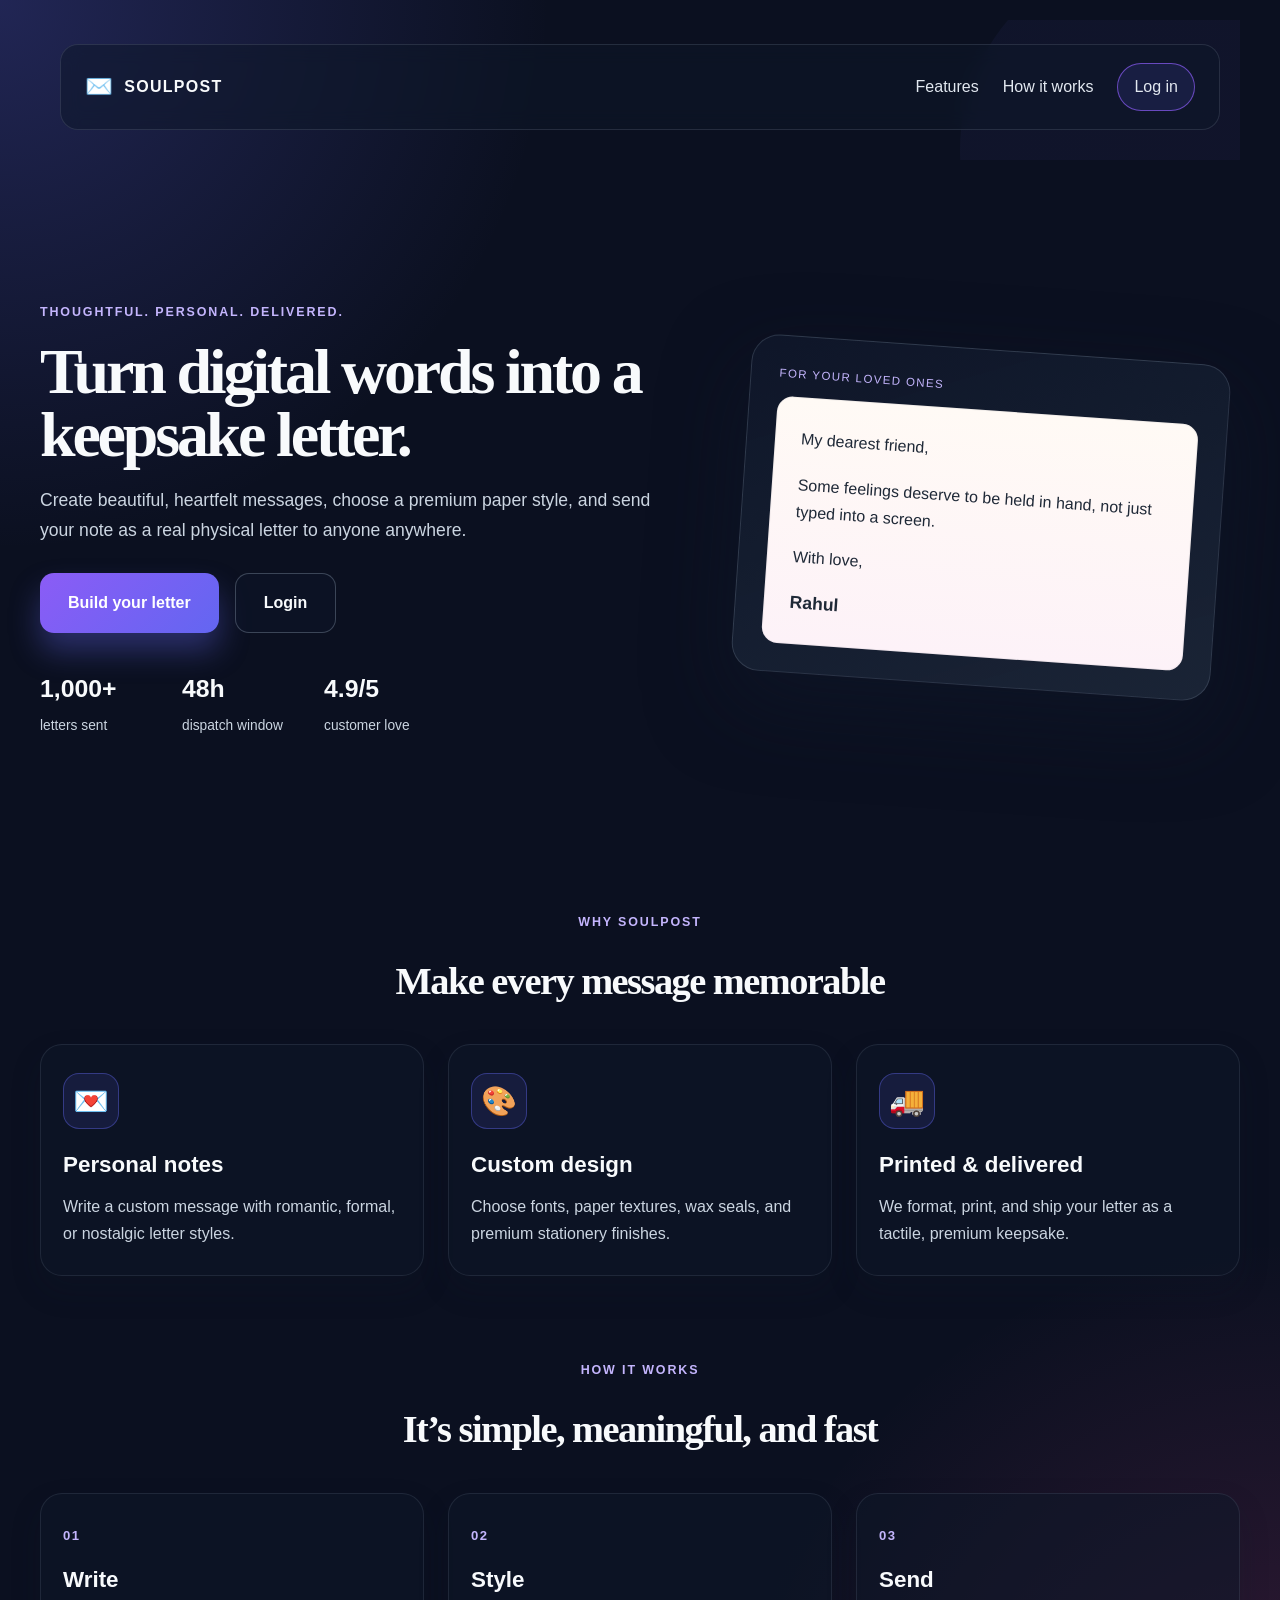
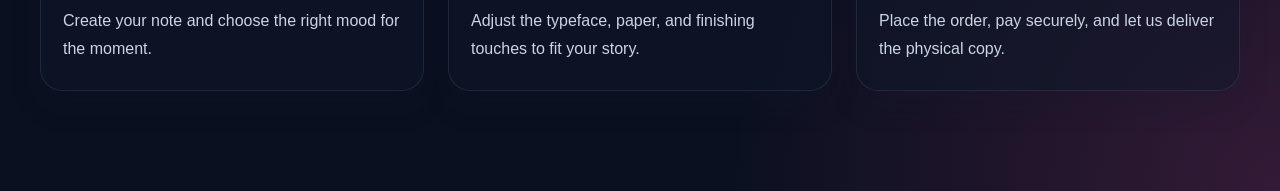
==== commit 507da4d1: "update" ====
--- a/index.html
+++ b/index.html
@@ -3,224 +3,106 @@
 <head>
   <meta charset="UTF-8" />
   <meta name="viewport" content="width=device-width, initial-scale=1.0" />
-  <title>SOULPOST - Send Physical Letters Online</title>
-  
+  <title>SOULPOST | Thoughtful Letters, Delivered</title>
+  <meta name="description" content="Send handwritten-style letters, notes, and heartfelt messages with SOULPOST." />
   <link rel="stylesheet" href="style.css" />
-  
-  <!-- Enhanced Google Fonts -->
-  <link rel="preconnect" href="https://fonts.googleapis.com">
-  <link rel="preconnect" href="https://fonts.gstatic.com" crossorigin>
-  <link href="https://fonts.googleapis.com/css2?family=Alex+Brush&family=Caveat:wght@500&family=Cinzel:wght@500;700&family=Courier+Prime&family=Great+Vibes&family=Homemade+Apple&family=Marck+Script&family=Playfair+Display:ital,wght@0,400;0,700;1,400&family=Special+Elite&display=swap" rel="stylesheet">
-  
-  <!-- Razorpay Checkout SDK -->
-  <script src="https://checkout.razorpay.com/v1/checkout.js"></script>
 </head>
-<body>
-
-  <header class="navbar">
-    <div class="logo">✉️ <span>SOULPOST</span></div>
-    <div class="tagline">Type virtually. Delivered physically.</div>
+<body class="homepage-body">
+  <header class="homepage-header">
+    <nav class="topbar">
+      <div class="brand">
+        <span class="brand-mark">✉️</span>
+        <span>SOULPOST</span>
+      </div>
+      <div class="nav-actions">
+        <a href="#features">Features</a>
+        <a href="#how-it-works">How it works</a>
+        <a href="login.html" class="nav-login">Log in</a>
+      </div>
+    </nav>
   </header>
 
-  <main class="app-container">
-    
-    <!-- LEFT PANEL: Form Controls -->
-    <section class="control-panel">
-      <h2>Craft Your Letter</h2>
-      
-      <form id="letterForm">
-        <!-- Address Details -->
-        <div class="form-group">
-          <label for="senderName">Your Name (Sender)</label>
-          <input type="text" id="senderName" placeholder="e.g. Rahul Sharma" required />
+  <main class="homepage-main">
+    <section class="hero">
+      <div class="hero-copy">
+        <span class="eyebrow">Thoughtful. Personal. Delivered.</span>
+        <h1>Turn digital words into a keepsake letter.</h1>
+        <p>
+          Create beautiful, heartfelt messages, choose a premium paper style, and send your note as a real physical letter to anyone anywhere.
+        </p>
+        <div class="hero-actions">
+          <a href="app.html" class="primary-btn">Build your letter</a>
+          <a href="login.html" class="secondary-btn">Login</a>
         </div>
+        <ul class="mini-stats">
+          <li><strong>1,000+</strong><span>letters sent</span></li>
+          <li><strong>48h</strong><span>dispatch window</span></li>
+          <li><strong>4.9/5</strong><span>customer love</span></li>
+        </ul>
+      </div>
 
-        <div class="form-group">
-          <label for="recipientDetails">Recipient Address & PIN Code</label>
-          <textarea id="recipientDetails" rows="3" placeholder="Full Name&#10;House No., Street Area&#10;City, State - PIN Code" required></textarea>
-        </div>
-
-      <!-- Occasion / Emotion Selector -->
-<div class="form-group">
-  <label for="emotionSelect">Choose Occasion / Vibe 💫</label>
-  <select id="emotionSelect">
-    <option value="custom" selected>Custom / Freeform</option>
-
-    <!-- Basic Occasions -->
-    <optgroup label="Free Templates">
-      <option value="love">❤️ Love & Romance (Warm & Delicate)</option>
-      <option value="apology">🥺 Heartfelt Apology (Personal)</option>
-      <option value="birthday">🎉 Birthday & Celebration (Cheerful)</option>
-      <option value="vintage">📜 Vintage Nostalgia (Typewriter)</option>
-      <option value="official">💼 Formal Business (Clean)</option>
-    </optgroup>
-
-    <!-- Premium Occasions -->
-    <optgroup label="⭐ Premium Templates (+₹20)">
-      <option value="grief">🕊️ Sympathy & Condolences (Somber Silver)</option>
-      <option value="farewell">✈️ Long Distance / Farewell (Travel Map)</option>
-      <option value="milestone">🎓 Graduation & Achievement (Gold Leaf)</option>
-      <option value="confession">💌 Secret Admirer / Deep Confession (Midnight Velvet)</option>
-      <option value="poetry">📜 Classic Poetry / Ode (Vintage Quill)</option>
-      <option value="executive_gold">👑 CEO Executive Letterhead (Royal Crest)</option>
-    </optgroup>
-  </select>
-</div>
-
-        <!-- Choice Switcher: Type or Upload -->
-        <div class="form-group">
-          <label>How would you like to send your document?</label>
-          <div class="radio-group">
-            <label><input type="radio" name="docType" value="type" checked> Type Online</label>
-            <label><input type="radio" name="docType" value="upload"> Upload PDF/Image</label>
+      <div class="hero-visual">
+        <div class="letter-preview-card">
+          <div class="card-topline">For your loved ones</div>
+          <div class="letter-sample">
+            <p>My dearest friend,</p>
+            <p>Some feelings deserve to be held in hand, not just typed into a screen.</p>
+            <p>With love,</p>
+            <strong>Rahul</strong>
           </div>
-        </div>
-
-        <!-- Customization Options -->
-        <div class="form-row">
-          <div class="form-group">
-            <label for="fontSelect">Choose Font Style</label>
-            <select id="fontSelect">
-              <option value="'Special Elite', monospace">Vintage Typewriter</option>
-              <option value="'Courier Prime', monospace">Classic Courier</option>
-              <option value="'Homemade Apple', cursive">Raw Ink Handwriting</option>
-              <option value="'Caveat', cursive">Casual Note</option>
-              <option value="'Marck Script', cursive">Romantic Cursive</option>
-              <option value="'Great Vibes', cursive">Classic Calligraphy</option>
-              <option value="'Alex Brush', cursive">Graceful Script</option>
-              <option value="'Cinzel', serif">Royal Empire (Serif)</option>
-              <option value="'Playfair Display', serif">Editorial Luxury</option>
-            </select>
-          </div>
-
-         <!-- Paper Template Switcher -->
-<div class="form-group">
-  <label for="paperSelect">Paper Template Style</label>
-  <select id="paperSelect">
-    <optgroup label="Standard Papers (Free)">
-      <option value="official-a4">Official Business (Clean White)</option>
-      <option value="executive-cream">Executive Cream</option>
-      <option value="parchment">Antique Parchment</option>
-      <option value="kraft">Recycled Kraft Paper</option>
-      <option value="rose">Rose Romance</option>
-      <option value="midnight">Midnight Gold</option>
-    </optgroup>
-
-    <optgroup label="⭐ Premium Papers (+₹20)">
-      <option value="sympathy-silver">🕊️ Sympathy Silver Border (Somber)</option>
-      <option value="gold-royal-crest">👑 Royal Gold Crest Letterhead</option>
-      <option value="vintage-aged">📜 Aged 1800s Handcrafted Parchment</option>
-      <option value="velvet-rose">🌹 Pressed Floral Velvet</option>
-      <option value="minimalist-black-label">🖤 Minimalist Noir Luxury</option>
-      <option value="celebration-confetti">🎉 Celebration Gold Dust</option>
-    </optgroup>
-  </select>
-</div>
-
-        <!-- Logo / Header Photo Upload -->
-        <div class="form-group">
-          <label for="headerImageFile">Add Logo / Photo Header (Optional)</label>
-          <input type="file" id="headerImageFile" accept="image/png, image/jpeg, image/webp" />
-          <small style="color: #666; font-size: 0.8rem; display: block; margin-top: 4px;">Attach a logo, headshot, or seal to embed on the letterhead.</small>
-        </div>
-<!-- Letter Attachment / Supplemental Documents -->
-<div class="form-group">
-  <label for="attachmentFileInput">
-    📎 Attach Additional File with Letter (Optional)
-  </label>
-  <input 
-    type="file" 
-    id="attachmentFileInput" 
-    accept=".pdf,.png,.jpg,.jpeg,.doc,.docx"
-  />
-  <small class="help-text">
-    Upload photos, certificates, or extra documents (PDF, JPG, PNG, DOCX - Max 10MB) to be printed and delivered along with this letter.
-  </small>
-
-  <!-- Attachment File Preview Status -->
-  <div id="attachmentStatus" class="attachment-status hidden">
-    <span class="file-icon">📄</span>
-    <span id="attachmentFileName" class="file-name">filename.pdf</span>
-    <button type="button" id="removeAttachmentBtn" class="remove-att-btn">✕</button>
-  </div>
-</div>
-        <!-- Letter Body Text Area -->
-        <div class="form-group" id="letterTextGroup">
-          <label for="letterText">Your Letter Message</label>
-          <textarea id="letterText" rows="7" placeholder="Start typing your letter here... watch it render live on the right!"></textarea>
-        </div>
-
-        <!-- File Upload Input (Hidden by default) -->
-        <div class="form-group hidden" id="uploadGroup">
-          <label for="documentFile">Upload PDF or Document (Max 10MB)</label>
-          <input type="file" id="documentFile" accept=".pdf,.doc,.docx,.png,.jpg,.jpeg" />
-          <small style="color: #666; font-size: 0.8rem; display: block; margin-top: 4px;">Supported formats: PDF, DOCX, PNG, JPG</small>
-        </div>
-
-        <!-- Text Layout & Page Spacing Controls -->
-        <div class="form-row">
-          <div class="form-group">
-            <label for="fontSizeSelect">Text Size</label>
-            <select id="fontSizeSelect">
-              <option value="0.95rem">Compact (Squeeze more text)</option>
-              <option value="1.1rem" selected>Standard (Default)</option>
-              <option value="1.25rem">Large (Shorter notes)</option>
-            </select>
-          </div>
-
-          <div class="form-group">
-            <label for="lineHeightSelect">Line Spacing</label>
-            <select id="lineHeightSelect">
-              <option value="1.3">Tight (1.3)</option>
-              <option value="1.6" selected>Normal (1.6)</option>
-              <option value="1.9">Relaxed (1.9)</option>
-            </select>
-          </div>
-        </div>
-
-        <!-- Add-ons -->
-        <div class="addons-section">
-          <h3>Add-ons</h3>
-          <label class="checkbox-container">
-            <input type="checkbox" id="waxSeal" />
-            <span>Add Wax Seal (+₹19)</span>
-          </label>
-          <label class="checkbox-container">
-            <input type="checkbox" id="scented" />
-            <span>Fragrance Spray (+₹19)</span>
-          </label>
-        </div>
-
-        <!-- Checkout Button -->
-        <button type="submit" id="checkoutBtn" class="btn-primary">
-          Send Letter (₹<span id="totalPrice">49</span>)
-        </button>
-      </form>
-    </section>
-
-    <!-- RIGHT PANEL: Live A4 Preview -->
-    <section class="preview-panel">
-      <h2>Live Letter Preview</h2>
-      
-      <div class="paper-container official-a4" id="paperPreview">
-        <div class="preview-logo-container"></div>
-        <div class="letter-header">
-          <div class="date" id="previewDate">Date: </div>
-        </div>
-        
-        <div class="letter-body" id="previewBody">
-          Start typing on the left to see your letter come to life...
-        </div>
-        
-        <div class="letter-footer">
-          <div class="signature" id="previewSignature"></div>
-          <div id="previewWaxSeal" class="wax-seal-graphic hidden">Stamped</div>
         </div>
       </div>
     </section>
 
+    <section id="features" class="feature-section">
+      <div class="section-heading">
+        <span class="eyebrow">Why SOULPOST</span>
+        <h2>Make every message memorable</h2>
+      </div>
+
+      <div class="feature-grid">
+        <article class="feature-card">
+          <div class="icon">💌</div>
+          <h3>Personal notes</h3>
+          <p>Write a custom message with romantic, formal, or nostalgic letter styles.</p>
+        </article>
+        <article class="feature-card">
+          <div class="icon">🎨</div>
+          <h3>Custom design</h3>
+          <p>Choose fonts, paper textures, wax seals, and premium stationery finishes.</p>
+        </article>
+        <article class="feature-card">
+          <div class="icon">🚚</div>
+          <h3>Printed & delivered</h3>
+          <p>We format, print, and ship your letter as a tactile, premium keepsake.</p>
+        </article>
+      </div>
+    </section>
+
+    <section id="how-it-works" class="steps-section">
+      <div class="section-heading">
+        <span class="eyebrow">How it works</span>
+        <h2>It’s simple, meaningful, and fast</h2>
+      </div>
+
+      <div class="steps-grid">
+        <div class="step-card">
+          <span>01</span>
+          <h3>Write</h3>
+          <p>Create your note and choose the right mood for the moment.</p>
+        </div>
+        <div class="step-card">
+          <span>02</span>
+          <h3>Style</h3>
+          <p>Adjust the typeface, paper, and finishing touches to fit your story.</p>
+        </div>
+        <div class="step-card">
+          <span>03</span>
+          <h3>Send</h3>
+          <p>Place the order, pay securely, and let us deliver the physical copy.</p>
+        </div>
+      </div>
+    </section>
   </main>
-
-  <script src="script.js"></script>
 </body>
-</html>+</html>
--- a/style.css
+++ b/style.css
@@ -954,3 +954,462 @@
     min-height: 500px;
   }
 }
+
+/* ==========================================================
+   HOMEPAGE + LOGIN PAGE STYLES
+   ========================================================== */
+
+body.homepage-body,
+body.login-page-body {
+  margin: 0;
+  font-family: "Inter", sans-serif;
+  background:
+    radial-gradient(circle at top left, rgba(99, 102, 241, 0.25), transparent 25%),
+    radial-gradient(circle at bottom right, rgba(236, 72, 153, 0.18), transparent 25%),
+    #0b1020;
+  color: #f8fafc;
+}
+
+.homepage-header,
+.login-header {
+  width: min(1200px, calc(100% - 32px));
+  margin: 0 auto;
+  padding-top: 24px;
+}
+
+.topbar,
+.login-topbar {
+  display: flex;
+  align-items: center;
+  justify-content: space-between;
+  padding: 18px 24px;
+  border: 1px solid rgba(148, 163, 184, 0.18);
+  border-radius: 18px;
+  background: rgba(15, 23, 42, 0.52);
+  backdrop-filter: blur(10px);
+}
+
+.brand,
+.login-brand {
+  display: inline-flex;
+  align-items: center;
+  gap: 10px;
+  font-weight: 800;
+  letter-spacing: 0.08em;
+  font-size: 1rem;
+}
+
+.brand-mark {
+  font-size: 1.4rem;
+}
+
+.nav-actions {
+  display: flex;
+  align-items: center;
+  gap: 24px;
+}
+
+.nav-actions a,
+.login-topbar a {
+  color: #e2e8f0;
+  text-decoration: none;
+  font-weight: 500;
+}
+
+.nav-login,
+.login-back-link {
+  padding: 10px 16px;
+  border-radius: 999px;
+  border: 1px solid rgba(138, 92, 246, 0.7);
+  background: rgba(99, 102, 241, 0.12);
+}
+
+.homepage-main {
+  width: min(1200px, calc(100% - 32px));
+  margin: 0 auto;
+  padding: 48px 0 80px;
+}
+
+.hero {
+  display: grid;
+  grid-template-columns: 1.1fr 0.9fr;
+  gap: 48px;
+  align-items: center;
+  min-height: 620px;
+}
+
+.eyebrow {
+  display: inline-block;
+  color: #c4b5fd;
+  text-transform: uppercase;
+  letter-spacing: 0.15em;
+  font-size: 0.78rem;
+  font-weight: 700;
+  margin-bottom: 18px;
+}
+
+.hero-copy h1 {
+  font-family: "Playfair Display", serif;
+  font-weight: 700;
+  font-size: clamp(3rem, 5vw, 5rem);
+  line-height: 0.97;
+  letter-spacing: -0.05em;
+  margin-bottom: 20px;
+}
+
+.hero-copy p {
+  max-width: 620px;
+  font-size: 1.1rem;
+  line-height: 1.7;
+  color: #cbd5e1;
+}
+
+.hero-actions {
+  display: flex;
+  flex-wrap: wrap;
+  gap: 16px;
+  margin-top: 28px;
+}
+
+.primary-btn,
+.secondary-btn,
+.login-btn {
+  display: inline-flex;
+  align-items: center;
+  justify-content: center;
+  border-radius: 14px;
+  text-decoration: none;
+  font-weight: 700;
+  transition: transform 0.2s ease, box-shadow 0.2s ease;
+}
+
+.primary-btn,
+.login-btn {
+  background: linear-gradient(135deg, #8b5cf6, #6366f1);
+  color: white;
+  box-shadow: 0 18px 30px rgba(99, 102, 241, 0.35);
+}
+
+.primary-btn {
+  padding: 16px 28px;
+}
+
+.secondary-btn {
+  padding: 16px 28px;
+  color: #f8fafc;
+  border: 1px solid rgba(148, 163, 184, 0.35);
+  background: rgba(15, 23, 42, 0.45);
+}
+
+.primary-btn:hover,
+.secondary-btn:hover,
+.login-btn:hover {
+  transform: translateY(-1px);
+}
+
+.mini-stats {
+  list-style: none;
+  display: flex;
+  flex-wrap: wrap;
+  gap: 32px;
+  padding: 0;
+  margin-top: 36px;
+}
+
+.mini-stats li {
+  display: flex;
+  flex-direction: column;
+  gap: 6px;
+  min-width: 110px;
+}
+
+.mini-stats strong {
+  font-size: 1.55rem;
+  font-weight: 800;
+}
+
+.mini-stats span {
+  color: #cbd5e1;
+  font-size: 0.86rem;
+}
+
+.hero-visual {
+  display: flex;
+  justify-content: center;
+}
+
+.letter-preview-card {
+  width: min(480px, 100%);
+  padding: 28px;
+  border-radius: 28px;
+  background: linear-gradient(160deg, rgba(15, 23, 42, 0.9), rgba(30, 41, 59, 0.8));
+  border: 1px solid rgba(148, 163, 184, 0.2);
+  box-shadow: 0 30px 80px rgba(15, 23, 42, 0.5);
+  transform: rotate(4deg);
+}
+
+.card-topline {
+  font-size: 0.72rem;
+  letter-spacing: 0.12em;
+  text-transform: uppercase;
+  color: #c4b5fd;
+  margin-bottom: 14px;
+}
+
+.letter-sample {
+  background: linear-gradient(180deg, #fffaf5, #fdf2f8);
+  border-radius: 16px;
+  padding: 28px 26px;
+  color: #1f2937;
+  box-shadow: inset 0 0 0 1px rgba(15, 23, 42, 0.05);
+}
+
+.letter-sample p {
+  margin: 0 0 18px;
+  line-height: 1.7;
+  font-size: 1rem;
+}
+
+.letter-sample strong {
+  font-size: 1.1rem;
+}
+
+.feature-section,
+.steps-section {
+  padding-top: 80px;
+}
+
+.section-heading {
+  text-align: center;
+  margin-bottom: 32px;
+}
+
+.section-heading h2 {
+  margin: 0;
+  font-family: "Playfair Display", serif;
+  font-size: clamp(2rem, 3vw, 3.1rem);
+  letter-spacing: -0.04em;
+}
+
+.feature-grid,
+.steps-grid {
+  display: grid;
+  grid-template-columns: repeat(3, minmax(0, 1fr));
+  gap: 24px;
+}
+
+.feature-card,
+.step-card {
+  padding: 28px 22px;
+  border-radius: 22px;
+  background: rgba(15, 23, 42, 0.52);
+  border: 1px solid rgba(148, 163, 184, 0.14);
+  box-shadow: 0 14px 30px rgba(15, 23, 42, 0.2);
+}
+
+.icon {
+  width: 56px;
+  height: 56px;
+  display: grid;
+  place-items: center;
+  font-size: 1.8rem;
+  background: rgba(99, 102, 241, 0.12);
+  border: 1px solid rgba(99, 102, 241, 0.4);
+  border-radius: 16px;
+  margin-bottom: 18px;
+}
+
+.feature-card h3,
+.step-card h3 {
+  margin: 0 0 10px;
+  font-size: 1.4rem;
+}
+
+.feature-card p,
+.step-card p {
+  margin: 0;
+  color: #cbd5e1;
+  line-height: 1.7;
+}
+
+.step-card span {
+  display: inline-block;
+  margin-bottom: 16px;
+  color: #c4b5fd;
+  font-size: 0.82rem;
+  font-weight: 800;
+  letter-spacing: 0.12em;
+}
+
+.login-page-body {
+  min-height: 100vh;
+  display: flex;
+  flex-direction: column;
+}
+
+.login-shell {
+  width: min(980px, calc(100% - 32px));
+  margin: auto;
+  padding: 32px 0 60px;
+}
+
+.login-card {
+  display: grid;
+  grid-template-columns: 1fr 1fr;
+  background: rgba(15, 23, 42, 0.7);
+  border: 1px solid rgba(148, 163, 184, 0.18);
+  border-radius: 30px;
+  overflow: hidden;
+  box-shadow: 0 30px 80px rgba(15, 23, 42, 0.35);
+}
+
+.login-visual {
+  padding: 40px 28px;
+  background: linear-gradient(180deg, rgba(99, 102, 241, 0.26), rgba(15, 23, 42, 0.86));
+  display: flex;
+  align-items: center;
+  justify-content: center;
+}
+
+.login-note {
+  width: min(360px, 100%);
+  padding: 26px;
+  background: rgba(15, 23, 42, 0.45);
+  border: 1px solid rgba(196, 181, 253, 0.2);
+  border-radius: 24px;
+}
+
+.login-note h2 {
+  font-family: "Playfair Display", serif;
+  margin: 0 0 12px;
+  font-size: 2.3rem;
+}
+
+.login-note p {
+  margin: 0;
+  color: #e2e8f0;
+  line-height: 1.7;
+}
+
+.login-form-wrap {
+  padding: 40px 32px;
+}
+
+.login-form-wrap h1 {
+  margin: 0 0 10px;
+  font-size: 2rem;
+}
+
+.login-subtitle {
+  color: #cbd5e1;
+  margin-bottom: 26px;
+}
+
+.form-field {
+  display: flex;
+  flex-direction: column;
+  gap: 8px;
+  margin-bottom: 18px;
+}
+
+.form-field label {
+  color: #e2e8f0;
+  font-size: 0.82rem;
+  letter-spacing: 0.08em;
+  text-transform: uppercase;
+  font-weight: 700;
+}
+
+.form-field input {
+  width: 100%;
+  padding: 14px 16px;
+  border-radius: 12px;
+  border: 1px solid rgba(148, 163, 184, 0.2);
+  background: rgba(15, 23, 42, 0.6);
+  color: #f8fafc;
+  font: inherit;
+}
+
+.form-row-inline {
+  display: flex;
+  align-items: center;
+  justify-content: space-between;
+  gap: 12px;
+  margin: 8px 0 24px;
+  color: #cbd5e1;
+  font-size: 0.9rem;
+}
+
+.form-row-inline a {
+  color: #c4b5fd;
+  text-decoration: none;
+}
+
+.checkbox-label {
+  display: inline-flex;
+  align-items: center;
+  gap: 8px;
+}
+
+.login-btn {
+  width: 100%;
+  border: none;
+  cursor: pointer;
+  padding: 16px 18px;
+  font-size: 1rem;
+}
+
+.alt-login {
+  margin-top: 20px;
+  text-align: center;
+  color: #cbd5e1;
+}
+
+.alt-login a {
+  color: #c4b5fd;
+  text-decoration: none;
+  font-weight: 600;
+}
+
+@media (max-width: 860px) {
+  .hero,
+  .login-card,
+  .feature-grid,
+  .steps-grid {
+    grid-template-columns: 1fr;
+  }
+
+  .nav-actions {
+    gap: 12px;
+    font-size: 0.9rem;
+  }
+
+  .hero {
+    padding-top: 20px;
+  }
+
+  .letter-preview-card {
+    transform: none;
+  }
+}
+
+@media (max-width: 560px) {
+  .topbar,
+  .login-topbar {
+    flex-direction: column;
+    gap: 14px;
+  }
+
+  .nav-actions {
+    flex-wrap: wrap;
+    justify-content: center;
+  }
+
+  .hero-copy h1 {
+    font-size: 2.5rem;
+  }
+
+  .login-form-wrap {
+    padding: 24px 18px;
+  }
+}
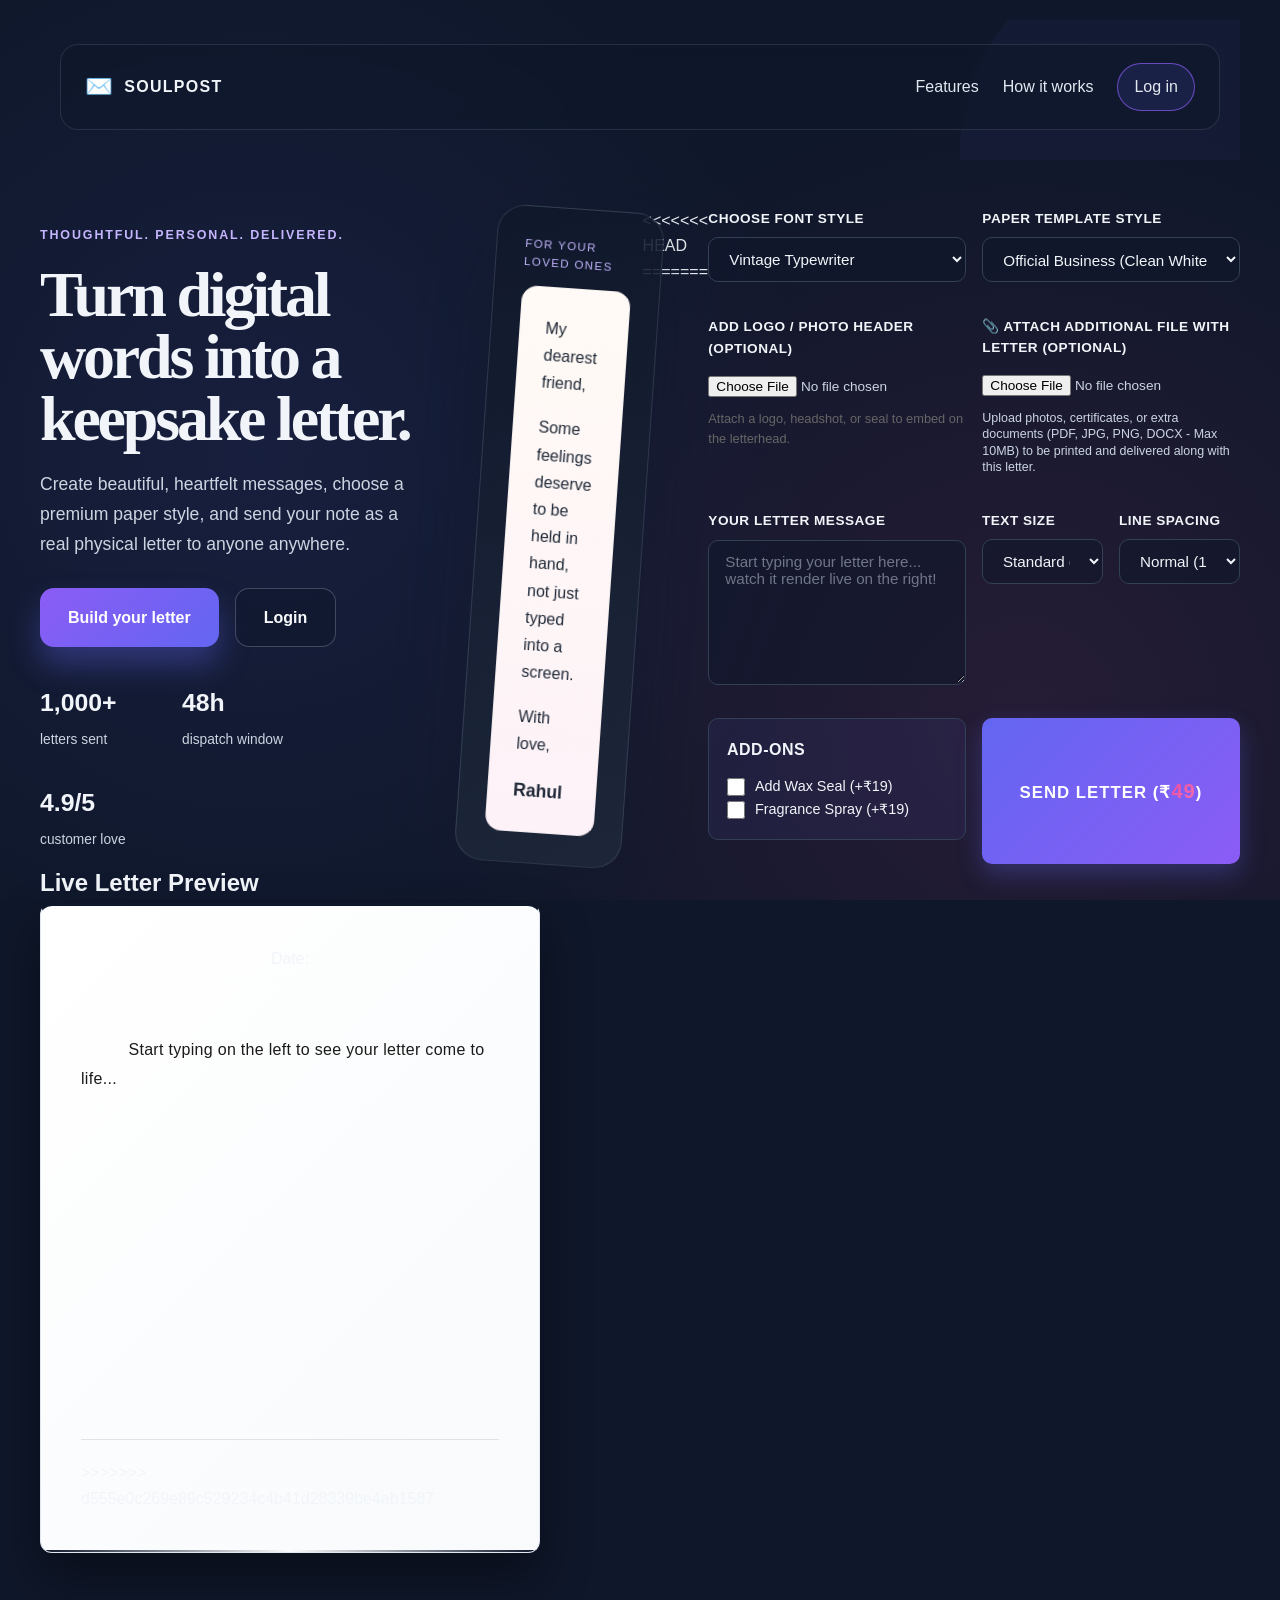
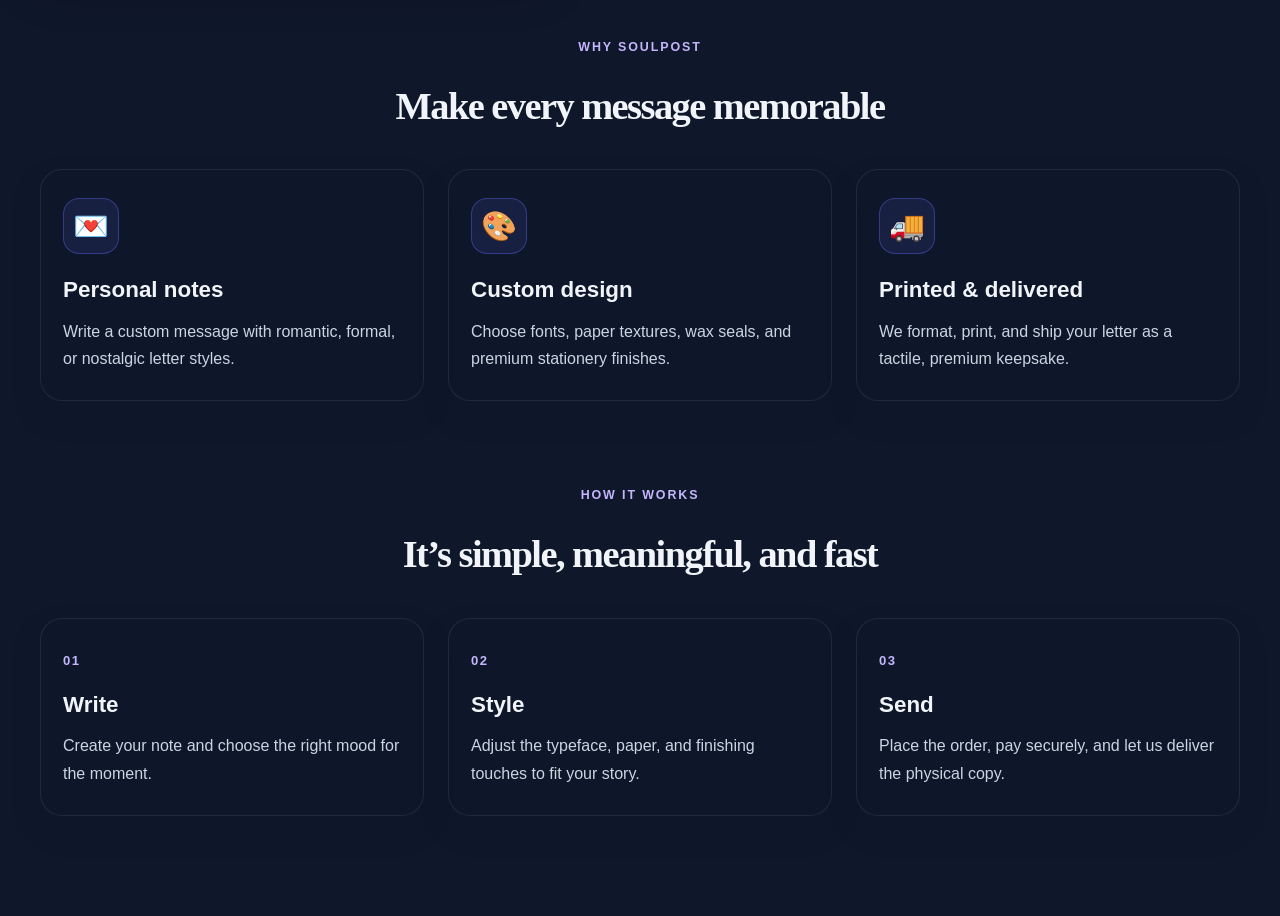
==== commit f8f49326: "j" ====
--- a/index.html
+++ b/index.html
@@ -51,6 +51,150 @@
             <strong>Rahul</strong>
           </div>
         </div>
+<<<<<<< HEAD
+=======
+
+        <!-- Customization Options -->
+        <div class="form-row">
+          <div class="form-group">
+            <label for="fontSelect">Choose Font Style</label>
+            <select id="fontSelect">
+              <option value="'Special Elite', monospace">Vintage Typewriter</option>
+              <option value="'Courier Prime', monospace">Classic Courier</option>
+              <option value="'Homemade Apple', cursive">Raw Ink Handwriting</option>
+              <option value="'Caveat', cursive">Casual Note</option>
+              <option value="'Marck Script', cursive">Romantic Cursive</option>
+              <option value="'Great Vibes', cursive">Classic Calligraphy</option>
+              <option value="'Alex Brush', cursive">Graceful Script</option>
+              <option value="'Cinzel', serif">Royal Empire (Serif)</option>
+              <option value="'Playfair Display', serif">Editorial Luxury</option>
+            </select>
+          </div>
+
+         <!-- Paper Template Switcher -->
+<div class="form-group">
+  <label for="paperSelect">Paper Template Style</label>
+  <select id="paperSelect">
+    <optgroup label="Standard Papers (Free)">
+      <option value="official-a4">Official Business (Clean White)</option>
+      <option value="executive-cream">Executive Cream</option>
+      <option value="parchment">Antique Parchment</option>
+      <option value="kraft">Recycled Kraft Paper</option>
+      <option value="rose">Rose Romance</option>
+      <option value="midnight">Midnight Gold</option>
+    </optgroup>
+
+    <optgroup label="⭐ Premium Papers (+₹20)">
+      <option value="sympathy-silver">🕊️ Sympathy Silver Border (Somber)</option>
+      <option value="gold-royal-crest">👑 Royal Gold Crest Letterhead</option>
+      <option value="vintage-aged">📜 Aged 1800s Handcrafted Parchment</option>
+      <option value="velvet-rose">🌹 Pressed Floral Velvet</option>
+      <option value="minimalist-black-label">🖤 Minimalist Noir Luxury</option>
+      <option value="celebration-confetti">🎉 Celebration Gold Dust</option>
+    </optgroup>
+  </select>
+</div>
+
+        <!-- Logo / Header Photo Upload -->
+        <div class="form-group">
+          <label for="headerImageFile">Add Logo / Photo Header (Optional)</label>
+          <input type="file" id="headerImageFile" accept="image/png, image/jpeg, image/webp" />
+          <small style="color: #666; font-size: 0.8rem; display: block; margin-top: 4px;">Attach a logo, headshot, or seal to embed on the letterhead.</small>
+        </div>
+<!-- Letter Attachment / Supplemental Documents -->
+<div class="form-group">
+  <label for="attachmentFileInput">
+    📎 Attach Additional File with Letter (Optional)
+  </label>
+  <input 
+    type="file" 
+    id="attachmentFileInput" 
+    accept=".pdf,.png,.jpg,.jpeg,.doc,.docx"
+  />
+  <small class="help-text">
+    Upload photos, certificates, or extra documents (PDF, JPG, PNG, DOCX - Max 10MB) to be printed and delivered along with this letter.
+  </small>
+
+  <!-- Attachment File Preview Status -->
+  <div id="attachmentStatus" class="attachment-status hidden">
+    <span class="file-icon">📄</span>
+    <span id="attachmentFileName" class="file-name">filename.pdf</span>
+    <button type="button" id="removeAttachmentBtn" class="remove-att-btn">✕</button>
+  </div>
+</div>
+        <!-- Letter Body Text Area -->
+        <div class="form-group" id="letterTextGroup">
+          <label for="letterText">Your Letter Message</label>
+          <textarea id="letterText" rows="7" placeholder="Start typing your letter here... watch it render live on the right!"></textarea>
+        </div>
+
+        <!-- File Upload Input (Hidden by default) -->
+        <div class="form-group hidden" id="uploadGroup">
+          <label for="documentFile">Upload PDF or Document (Max 10MB)</label>
+          <input type="file" id="documentFile" accept=".pdf,.doc,.docx,.png,.jpg,.jpeg" />
+          <small style="color: #666; font-size: 0.8rem; display: block; margin-top: 4px;">Supported formats: PDF, DOCX, PNG, JPG</small>
+        </div>
+
+        <!-- Text Layout & Page Spacing Controls -->
+        <div class="form-row">
+          <div class="form-group">
+            <label for="fontSizeSelect">Text Size</label>
+            <select id="fontSizeSelect">
+              <option value="0.95rem">Compact (Squeeze more text)</option>
+              <option value="1.1rem" selected>Standard (Default)</option>
+              <option value="1.25rem">Large (Shorter notes)</option>
+            </select>
+          </div>
+
+          <div class="form-group">
+            <label for="lineHeightSelect">Line Spacing</label>
+            <select id="lineHeightSelect">
+              <option value="1.3">Tight (1.3)</option>
+              <option value="1.6" selected>Normal (1.6)</option>
+              <option value="1.9">Relaxed (1.9)</option>
+            </select>
+          </div>
+        </div>
+
+        <!-- Add-ons -->
+        <div class="addons-section">
+          <h3>Add-ons</h3>
+          <label class="checkbox-container">
+            <input type="checkbox" id="waxSeal" />
+            <span>Add Wax Seal (+₹19)</span>
+          </label>
+          <label class="checkbox-container">
+            <input type="checkbox" id="scented" />
+            <span>Fragrance Spray (+₹19)</span>
+          </label>
+        </div>
+
+        <!-- Checkout Button -->
+        <button type="submit" id="checkoutBtn" class="btn-primary">
+          Send Letter (₹<span id="totalPrice">49</span>)
+        </button>
+      </form>
+    </section>
+
+    <!-- RIGHT PANEL: Live A4 Preview -->
+    <section class="preview-panel">
+      <h2>Live Letter Preview</h2>
+      
+      <div class="paper-container official-a4" id="paperPreview">
+        <div class="preview-logo-container"></div>
+        <div class="letter-header">
+          <div class="date" id="previewDate">Date: </div>
+        </div>
+        
+        <div class="letter-body" id="previewBody">
+          Start typing on the left to see your letter come to life...
+        </div>
+        
+        <div class="letter-footer">
+          <div class="signature" id="previewSignature"></div>
+          <div id="previewWaxSeal" class="wax-seal-graphic hidden">Stamped</div>
+        </div>
+>>>>>>> d555e0c269e89c529234c4b41d28339be4ab1587
       </div>
     </section>
 
--- a/style.css
+++ b/style.css
@@ -954,6 +954,7 @@
     min-height: 500px;
   }
 }
+<<<<<<< HEAD
 
 /* ==========================================================
    HOMEPAGE + LOGIN PAGE STYLES
@@ -1413,3 +1414,5 @@
     padding: 24px 18px;
   }
 }
+=======
+>>>>>>> d555e0c269e89c529234c4b41d28339be4ab1587
